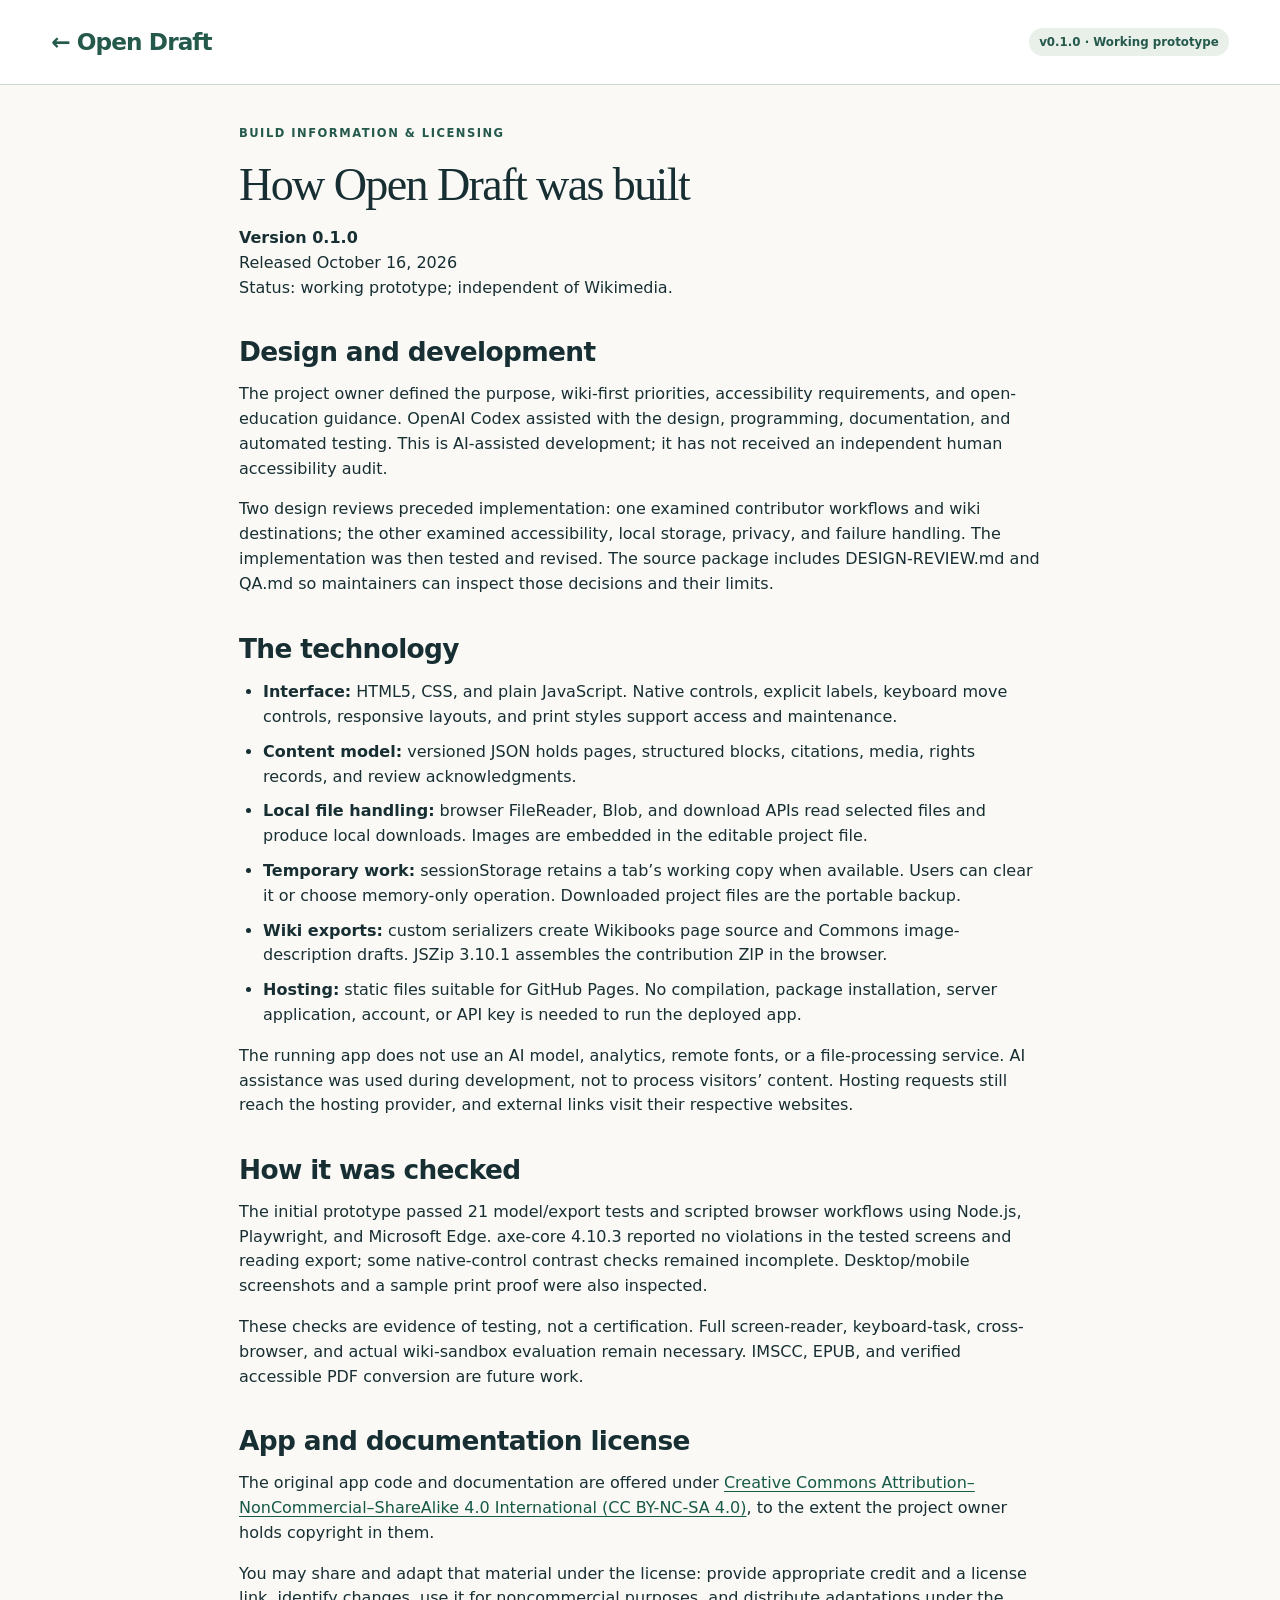
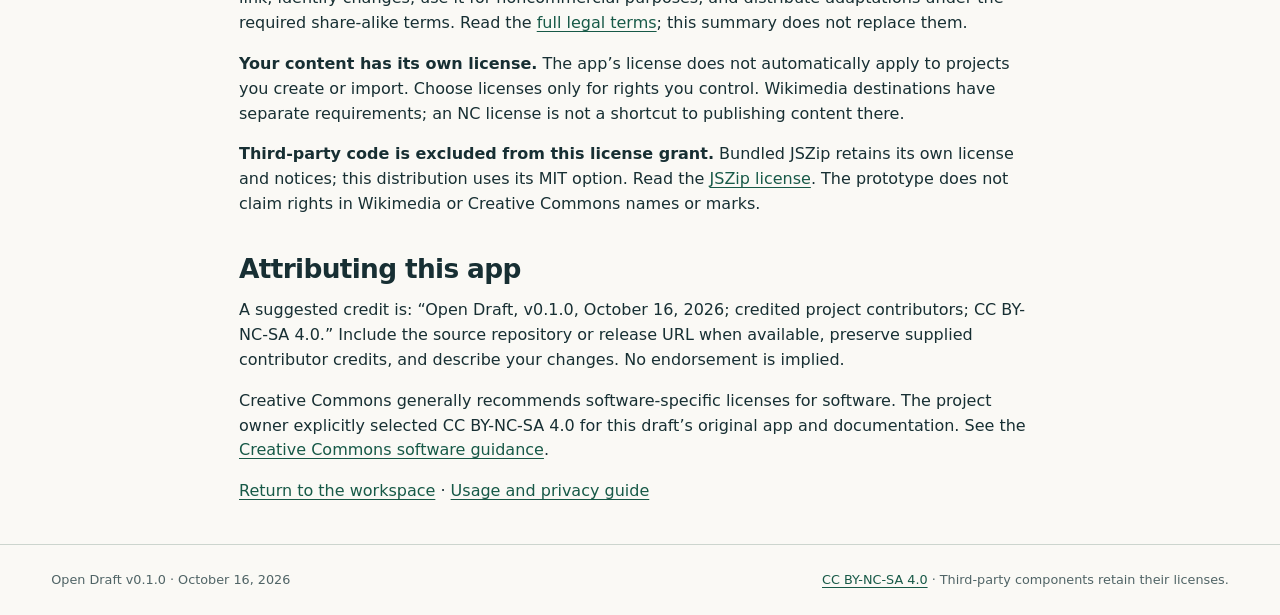
==== docs/about.html @ 1e6334c0 "Upload" ====
<!doctype html>
<html lang="en">
<head><meta charset="utf-8"><meta name="viewport" content="width=device-width,initial-scale=1"><meta name="description" content="How Open Draft was built, its version, release date, and licensing."><title>How Open Draft was built · v0.1.0</title><link rel="stylesheet" href="styles.css"><link rel="license" href="https://creativecommons.org/licenses/by-nc-sa/4.0/"></head>
<body>
<a class="skip" href="#about">Skip to build information</a>
<header class="masthead"><a class="brand" href="./">← Open Draft</a><span class="badge">v0.1.0 · Working prototype</span></header>
<main class="guide" id="about">
<p class="eyebrow">BUILD INFORMATION &amp; LICENSING</p>
<h1>How Open Draft was built</h1>
<p><strong>Version 0.1.0</strong><br>Released <time datetime="2026-10-16">October 16, 2026</time><br>Status: working prototype; independent of Wikimedia.</p>
<h2>Design and development</h2>
<p>The project owner defined the purpose, wiki-first priorities, accessibility requirements, and open-education guidance. OpenAI Codex assisted with the design, programming, documentation, and automated testing. This is AI-assisted development; it has not received an independent human accessibility audit.</p>
<p>Two design reviews preceded implementation: one examined contributor workflows and wiki destinations; the other examined accessibility, local storage, privacy, and failure handling. The implementation was then tested and revised. The source package includes DESIGN-REVIEW.md and QA.md so maintainers can inspect those decisions and their limits.</p>
<h2>The technology</h2>
<ul>
<li><strong>Interface:</strong> HTML5, CSS, and plain JavaScript. Native controls, explicit labels, keyboard move controls, responsive layouts, and print styles support access and maintenance.</li>
<li><strong>Content model:</strong> versioned JSON holds pages, structured blocks, citations, media, rights records, and review acknowledgments.</li>
<li><strong>Local file handling:</strong> browser FileReader, Blob, and download APIs read selected files and produce local downloads. Images are embedded in the editable project file.</li>
<li><strong>Temporary work:</strong> sessionStorage retains a tab’s working copy when available. Users can clear it or choose memory-only operation. Downloaded project files are the portable backup.</li>
<li><strong>Wiki exports:</strong> custom serializers create Wikibooks page source and Commons image-description drafts. JSZip 3.10.1 assembles the contribution ZIP in the browser.</li>
<li><strong>Hosting:</strong> static files suitable for GitHub Pages. No compilation, package installation, server application, account, or API key is needed to run the deployed app.</li>
</ul>
<p>The running app does not use an AI model, analytics, remote fonts, or a file-processing service. AI assistance was used during development, not to process visitors’ content. Hosting requests still reach the hosting provider, and external links visit their respective websites.</p>
<h2>How it was checked</h2>
<p>The initial prototype passed 21 model/export tests and scripted browser workflows using Node.js, Playwright, and Microsoft Edge. axe-core 4.10.3 reported no violations in the tested screens and reading export; some native-control contrast checks remained incomplete. Desktop/mobile screenshots and a sample print proof were also inspected.</p>
<p>These checks are evidence of testing, not a certification. Full screen-reader, keyboard-task, cross-browser, and actual wiki-sandbox evaluation remain necessary. IMSCC, EPUB, and verified accessible PDF conversion are future work.</p>
<h2>App and documentation license</h2>
<p>The original app code and documentation are offered under <a rel="license" href="https://creativecommons.org/licenses/by-nc-sa/4.0/">Creative Commons Attribution–NonCommercial–ShareAlike 4.0 International (CC BY-NC-SA 4.0)</a>, to the extent the project owner holds copyright in them.</p>
<p>You may share and adapt that material under the license: provide appropriate credit and a license link, identify changes, use it for noncommercial purposes, and distribute adaptations under the required share-alike terms. Read the <a href="https://creativecommons.org/licenses/by-nc-sa/4.0/legalcode.en">full legal terms</a>; this summary does not replace them.</p>
<p><strong>Your content has its own license.</strong> The app’s license does not automatically apply to projects you create or import. Choose licenses only for rights you control. Wikimedia destinations have separate requirements; an NC license is not a shortcut to publishing content there.</p>
<p><strong>Third-party code is excluded from this license grant.</strong> Bundled JSZip retains its own license and notices; this distribution uses its MIT option. Read the <a href="vendor/JSZIP-LICENSE.md">JSZip license</a>. The prototype does not claim rights in Wikimedia or Creative Commons names or marks.</p>
<h2>Attributing this app</h2>
<p>A suggested credit is: “Open Draft, v0.1.0, October 16, 2026; credited project contributors; CC BY-NC-SA 4.0.” Include the source repository or release URL when available, preserve supplied contributor credits, and describe your changes. No endorsement is implied.</p>
<p>Creative Commons generally recommends software-specific licenses for software. The project owner explicitly selected CC BY-NC-SA 4.0 for this draft’s original app and documentation. See the <a href="https://creativecommons.org/faq/#can-i-apply-a-creative-commons-license-to-software">Creative Commons software guidance</a>.</p>
<p><a href="./">Return to the workspace</a> · <a href="guide.html">Usage and privacy guide</a></p>
</main>
<footer><p>Open Draft v0.1.0 · <time datetime="2026-10-16">October 16, 2026</time></p><p><a rel="license" href="https://creativecommons.org/licenses/by-nc-sa/4.0/">CC BY-NC-SA 4.0</a> · Third-party components retain their licenses.</p></footer>
</body></html>
---- docs/styles.css ----
:root{--ink:#172f33;--muted:#506466;--green:#24594c;--pale:#e8f0e9;--paper:#faf9f5;--line:#ccd5ce;--white:#fff;--rust:#8c3e28;--focus:#124fc6;--radius:14px;font-family:system-ui,-apple-system,BlinkMacSystemFont,"Segoe UI",sans-serif;color:var(--ink);background:var(--paper);font-size:16px;line-height:1.55}
*{box-sizing:border-box}body{margin:0}a{color:#175947;text-underline-offset:3px}a:hover{text-decoration-thickness:2px}button,input,textarea,select{font:inherit}button,.file-button{min-height:44px;border:1px solid #6c8277;border-radius:8px;padding:9px 15px;background:#fff;color:var(--ink);font-weight:600;cursor:pointer;text-align:center}button:hover,.file-button:hover{background:#e8f0e9}button:disabled{opacity:.55;cursor:not-allowed}button.primary{background:var(--green);border-color:var(--green);color:white}button.primary:hover{background:#163e34}button.danger{color:#85291e;border-color:#b96556}button.text-button{border:0;background:transparent;text-decoration:underline;padding-left:0;text-align:left}button.small-button{font-size:.85rem;padding:5px 10px}input:not([type=checkbox]):not([type=file]),textarea,select{display:block;width:100%;border:1px solid #80938a;border-radius:7px;padding:11px 12px;color:var(--ink);background:#fff;min-height:46px}textarea{resize:vertical;min-height:115px}input[type=checkbox]{width:20px;height:20px;accent-color:var(--green);flex-shrink:0}input[type=file]{max-width:100%;font-size:.85rem}input::file-selector-button{min-height:44px;border:1px solid #80938a;border-radius:6px;background:white;color:var(--ink);margin:6px 8px 0 0;padding:6px}label{display:block;font-weight:650;margin:0 0 6px}.check{display:flex;gap:9px;align-items:flex-start;font-size:.94rem;font-weight:500;margin:12px 0}.check input{margin-top:3px}small,.small,.hint{font-size:.86rem;color:var(--muted)}.hint{margin:6px 0 0}.field{margin:0 0 20px;min-width:0}.fields{display:grid;grid-template-columns:1fr 1fr;gap:0 24px}.span-all{grid-column:1/-1}:focus-visible{outline:3px solid var(--focus);outline-offset:3px}h1,h2,h3,h4{line-height:1.2}h1{font-family:Georgia,serif;font-size:clamp(2.1rem,3.6vw,3.25rem);font-weight:500;margin:8px 0 14px;letter-spacing:-.035em}h2{font-size:1.65rem;letter-spacing:-.025em;margin:0 0 14px}h3{font-size:1.1rem;margin:0 0 12px}p{margin:0 0 16px}ul,ol{padding-left:24px}li{margin-bottom:7px}.eyebrow{font-size:.72rem;font-weight:750;letter-spacing:.13em;color:var(--green);margin-bottom:14px}.masthead{display:flex;align-items:center;justify-content:space-between;gap:20px;padding:24px 4vw;border-bottom:1px solid var(--line);background:var(--white)}.brand{display:flex;align-items:center;gap:12px;text-decoration:none;color:var(--green);font-size:1.45rem;font-weight:750;letter-spacing:-.04em}.brand-sub{display:block;font-size:.73rem;font-weight:500;letter-spacing:0;color:var(--muted)}.header-actions{display:flex;align-items:center;gap:20px}.badge,.pill{display:inline-block;font-size:.74rem;font-weight:650;border-radius:30px;padding:5px 10px;background:var(--pale);color:var(--green)}.intro{display:flex;justify-content:space-between;align-items:center;gap:32px;padding:38px 4vw 34px;max-width:1600px;margin:auto}.intro>div>p:last-child{margin-bottom:0;color:var(--muted)}.local-note{position:relative;padding:16px 20px 16px 49px;border-left:1px solid var(--line);font-size:.85rem;min-width:260px}.local-note>span{position:absolute;left:20px;top:11px;font-size:1.5rem}.local-note p{margin:6px 0 0}.layout{display:grid;grid-template-columns:255px minmax(0,1fr);gap:38px;padding:0 4vw 60px;max-width:1600px;margin:auto}.sidebar{padding-top:12px}.steps{padding:0;list-style:none;margin:0 0 30px}.steps li{margin:0 0 7px}.steps button{display:flex;align-items:center;text-align:left;gap:12px;width:100%;border:1px solid transparent;background:transparent;font-size:.9rem;padding:12px 10px}.steps button span{font-size:.75rem;font-variant-numeric:tabular-nums;color:var(--muted)}.steps button[aria-current]{background:var(--green);color:white}.steps button[aria-current] span{color:white}.sidebar-card{border:1px solid var(--line);border-radius:var(--radius);padding:18px;background:#f0f3ed}.sidebar-card h2{font-size:.95rem}.sidebar-card p{font-size:.81rem;margin-bottom:10px}.file-actions{display:grid;gap:9px;margin-top:20px}.file-actions label{margin:0}.file-actions p{margin:0}.file-actions button{font-size:.85rem}main{min-width:0}.panel{background:white;border:1px solid var(--line);border-radius:var(--radius);padding:30px;margin-bottom:22px}.panel-heading{display:flex;justify-content:space-between;align-items:flex-start;gap:15px;margin-bottom:26px}.panel-heading p{color:var(--muted);max-width:62ch;margin-bottom:0}.section-label{color:var(--muted);font-size:.8rem;margin-bottom:8px}.callout{padding:18px 20px;background:var(--pale);border-left:3px solid var(--green);border-radius:0 8px 8px 0;margin:20px 0}.callout p:last-child{margin:0}.callout.warning{background:#fbf1e6;border-color:var(--rust)}.actions{display:flex;flex-wrap:wrap;gap:10px;align-items:center}.section-end{display:flex;justify-content:space-between;gap:15px;align-items:center;margin-top:26px;border-top:1px solid var(--line);padding-top:22px}.section-end p{margin:0}.block,.record{border:1px solid var(--line);border-radius:10px;padding:20px;margin:16px 0;background:#fff}.block-head{display:flex;justify-content:space-between;gap:12px;align-items:center;margin-bottom:16px}.block-head strong{font-size:.8rem;color:var(--muted)}.block-head .actions{gap:5px}.block .field:last-child,.record .field:last-child{margin-bottom:0}.page-tools{display:grid;grid-template-columns:minmax(150px,1fr) auto;gap:14px;align-items:end}.page-tools .field{margin:0}.page-order{margin-top:14px}.empty{text-align:center;padding:35px 20px;border:1px dashed #6c8277;border-radius:12px;color:var(--muted)}.empty strong{display:block;color:var(--ink);font-size:1.2rem;margin-bottom:10px}.image-thumb{display:block;max-width:100%;max-height:230px;border-radius:8px;margin:12px 0}.review-grid{display:grid;grid-template-columns:1fr 1fr;gap:20px}.review-grid .panel{margin-bottom:0}.issue-list{padding:0;list-style:none}.issue-list li{border-bottom:1px solid var(--line);padding:12px 0;margin:0}.issue-list li strong{display:block}.issue-list button{margin-top:8px}.metric{font-size:2.6rem;font-family:Georgia,serif;line-height:1}.reader{font-family:Georgia,serif;font-size:1.08rem;line-height:1.8;max-width:72ch;margin:20px auto;overflow-wrap:anywhere}.reader h2,.reader h3{font-family:system-ui,sans-serif;line-height:1.3;margin-top:1.6em}.reader h2{font-size:1.5rem}.reader h3{font-size:1.2rem}.reader img{max-width:100%;height:auto}.reader figure{margin:24px 0}.reader figcaption{font-family:system-ui,sans-serif;font-size:.85rem;line-height:1.5;color:var(--muted)}.reader .credits{font-family:system-ui,sans-serif;font-size:.85rem}.reader blockquote{border-left:3px solid var(--line);padding-left:20px;margin-left:0}.code{font-family:ui-monospace,Consolas,monospace;font-size:.86rem;min-height:280px;white-space:pre-wrap}.export-card{border:1px solid var(--line);border-radius:12px;padding:22px;margin:15px 0}.export-card p{color:var(--muted)}details{border-top:1px solid var(--line);padding:16px 0}summary{font-weight:650;cursor:pointer;min-height:44px;padding:8px 0}details p{margin-top:10px}#notice:not(:empty),#error:not(:empty){border-radius:8px;padding:14px 18px;margin-bottom:16px;overflow-wrap:anywhere}#notice:not(:empty){background:var(--pale)}#error:not(:empty){background:#fff0eb;border:1px solid #a94a31;color:#762d1c}footer{border-top:1px solid var(--line);padding:25px 4vw;color:var(--muted);font-size:.8rem;display:flex;justify-content:space-between;gap:25px}footer p{margin:0;max-width:60ch}.skip{position:absolute;left:12px;top:-100px;padding:12px;background:white;z-index:10}.skip:focus{top:12px}dialog{border:1px solid var(--line);border-radius:14px;padding:30px;max-width:500px;width:calc(100% - 32px);color:var(--ink)}dialog::backdrop{background:#172f3380}.noscript{padding:30px}.guide{max-width:850px;margin:40px auto;padding:0 24px}.guide h2{margin-top:36px}.guide code{overflow-wrap:anywhere}.guide li{margin-bottom:10px}
@media(max-width:1000px){.layout{grid-template-columns:220px minmax(0,1fr);gap:22px}.local-note{display:none}.header-actions .badge{display:none}.panel{padding:24px}.fields,.review-grid{grid-template-columns:1fr}}
@media(max-width:700px){.masthead{align-items:flex-start;padding:20px;flex-direction:column}.header-actions{width:100%}.header-actions button{width:100%}.intro{padding:26px 20px}.layout{display:block;padding:0 20px 35px}.sidebar{margin-bottom:25px}.steps{display:grid;grid-template-columns:1fr 1fr;gap:5px;margin-bottom:16px}.steps button{height:100%;padding:9px}.sidebar-card{padding:14px}.file-actions{grid-template-columns:1fr 1fr}.file-actions input,.file-actions p{grid-column:1/-1}.file-actions label{grid-column:1/-1}.panel{padding:20px}.page-tools{grid-template-columns:1fr}.block-head,.panel-heading,.section-end{flex-wrap:wrap}.block{padding:14px}.actions button{flex-grow:1}.intro h1{font-size:2.4rem}footer{display:block;padding:20px}footer p+p{margin-top:12px}.brand-sub{font-size:.72rem}}
@media(prefers-reduced-motion:reduce){*{scroll-behavior:auto!important;animation:none!important;transition:none!important}}
@media(forced-colors:active){button[aria-current]{border:3px solid Highlight}.badge,.callout{border:1px solid CanvasText}}
@media print{.masthead,.intro,.sidebar,footer,.skip,.no-print,#notice,#error{display:none!important}.layout{display:block;padding:0}.panel{border:0;padding:0}.panel-heading{display:none}.reader{max-width:none;font-size:11pt;color:#000}.reader img{max-height:7in;object-fit:contain}.reader a[href^="http"]::after{content:" (" attr(href) ")";font-size:9pt;overflow-wrap:anywhere}body{background:white}h2,h3,figcaption{break-after:avoid}figure,li{break-inside:avoid}}
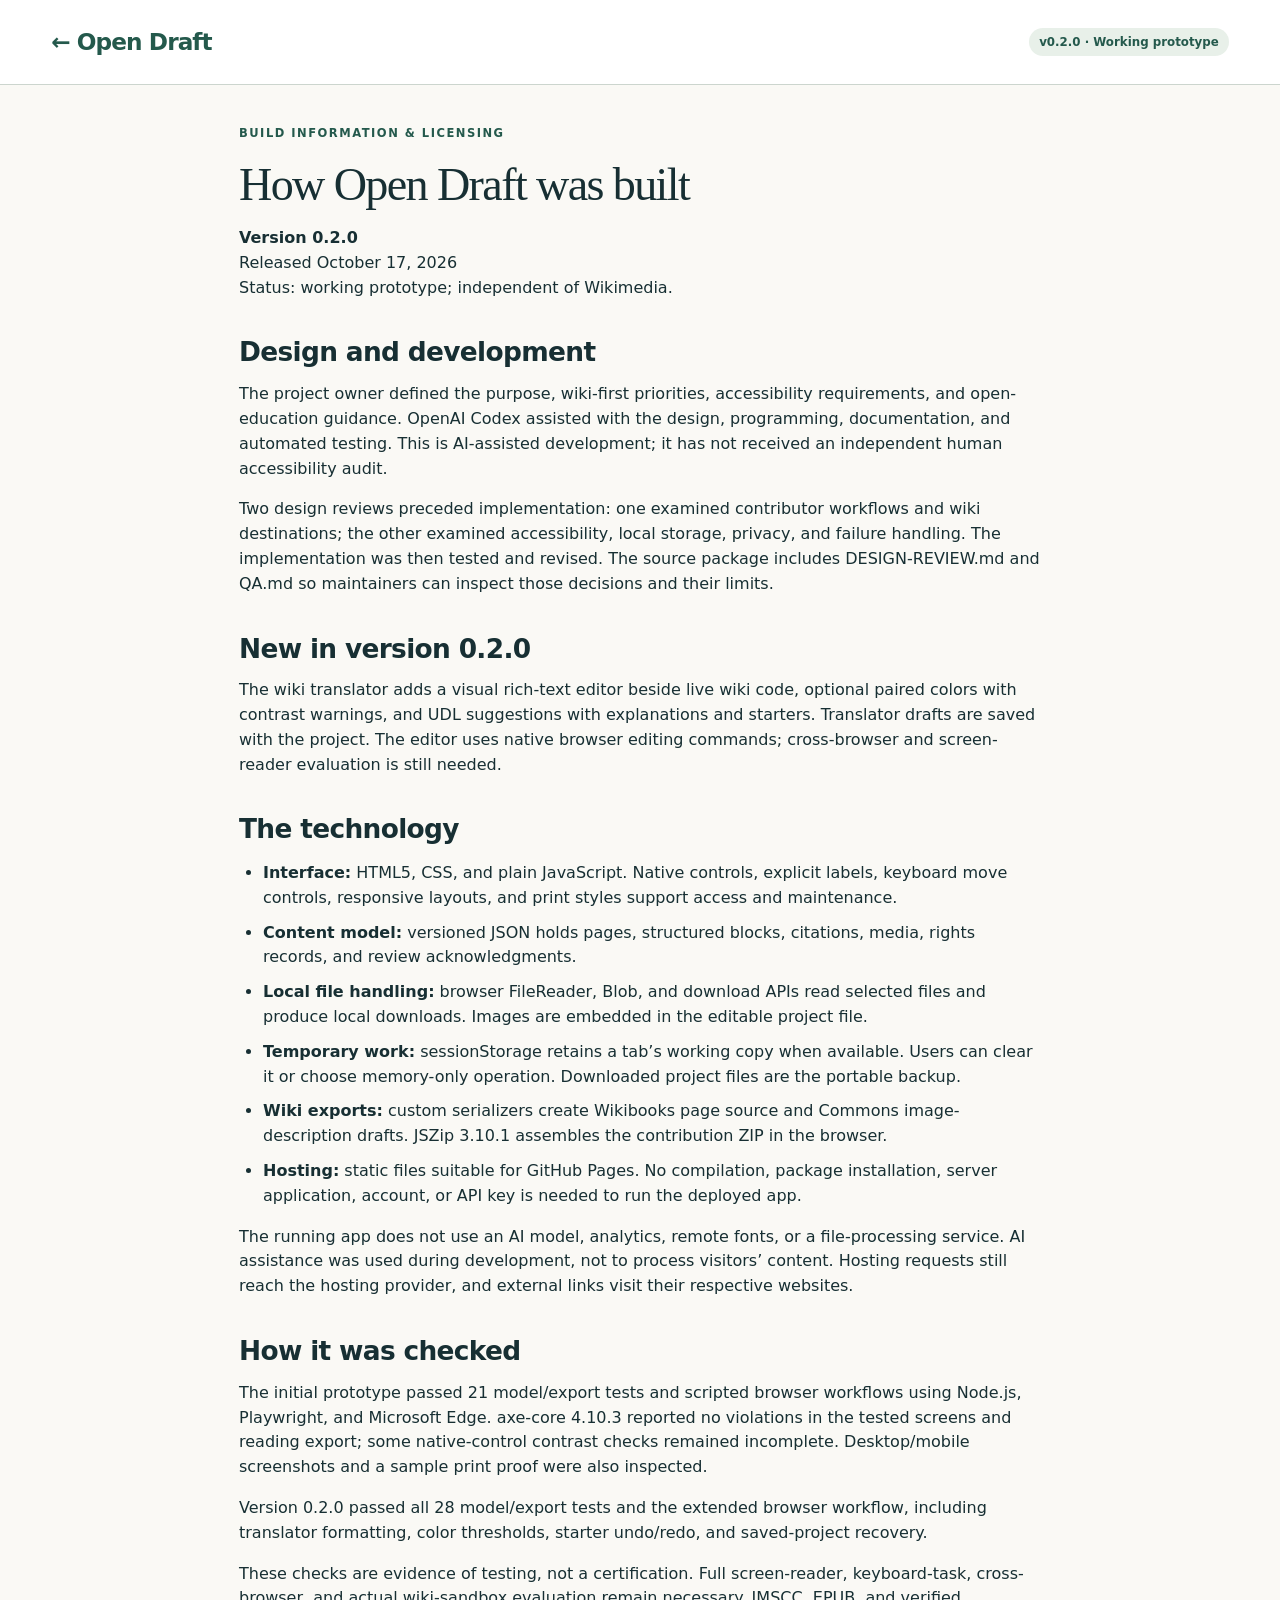
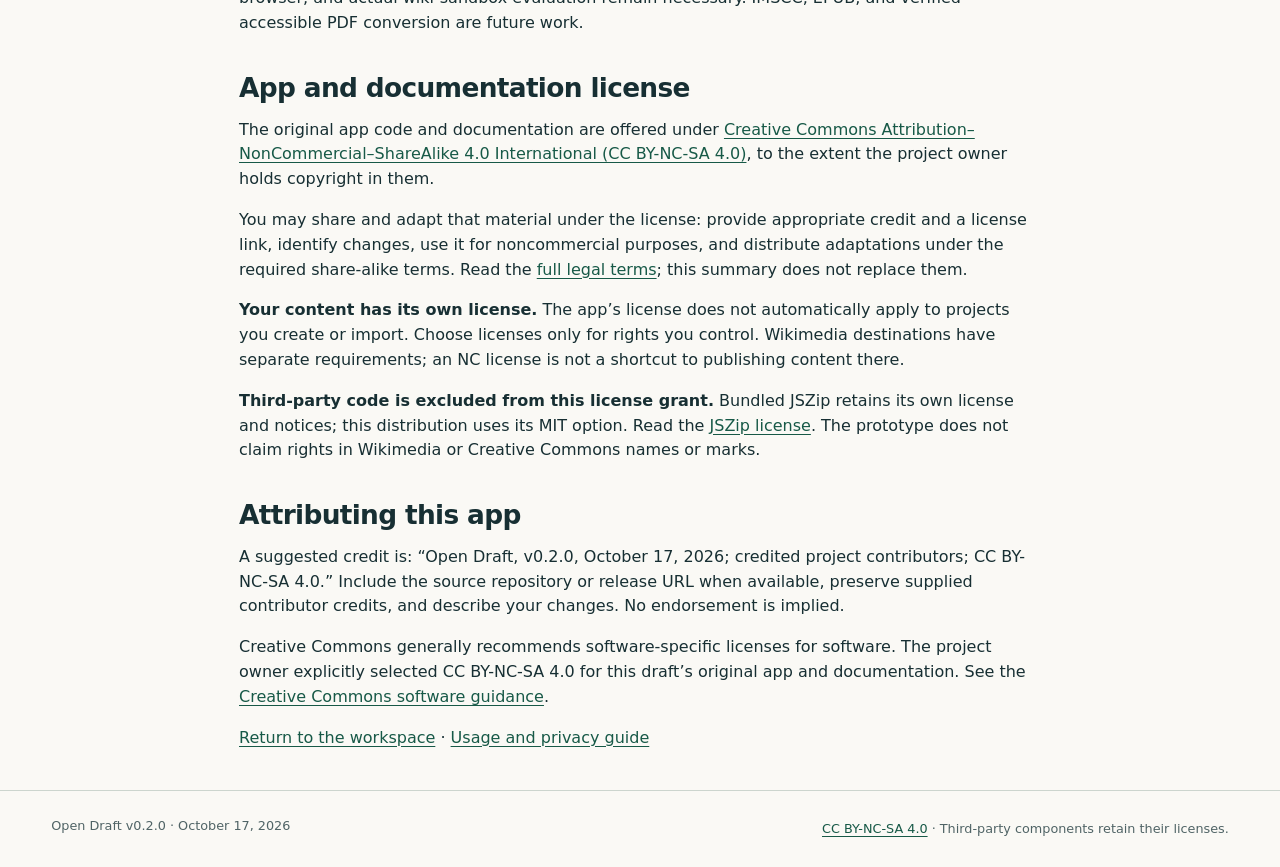
==== commit fd53ed2e: "v0.2.0" ====
--- a/docs/about.html
+++ b/docs/about.html
@@ -1,17 +1,17 @@
 <!doctype html>
 <html lang="en">
-<head><meta charset="utf-8"><meta name="viewport" content="width=device-width,initial-scale=1"><meta name="description" content="How Open Draft was built, its version, release date, and licensing."><title>How Open Draft was built · v0.1.0</title><link rel="stylesheet" href="styles.css"><link rel="license" href="https://creativecommons.org/licenses/by-nc-sa/4.0/"></head>
+<head><meta charset="utf-8"><meta name="viewport" content="width=device-width,initial-scale=1"><meta name="description" content="How Open Draft was built, its version, release date, and licensing."><title>How Open Draft was built · v0.2.0</title><link rel="stylesheet" href="styles.css"><link rel="license" href="https://creativecommons.org/licenses/by-nc-sa/4.0/"></head>
 <body>
 <a class="skip" href="#about">Skip to build information</a>
-<header class="masthead"><a class="brand" href="./">← Open Draft</a><span class="badge">v0.1.0 · Working prototype</span></header>
+<header class="masthead"><a class="brand" href="./">← Open Draft</a><span class="badge">v0.2.0 · Working prototype</span></header>
 <main class="guide" id="about">
 <p class="eyebrow">BUILD INFORMATION &amp; LICENSING</p>
 <h1>How Open Draft was built</h1>
-<p><strong>Version 0.1.0</strong><br>Released <time datetime="2026-10-16">October 16, 2026</time><br>Status: working prototype; independent of Wikimedia.</p>
+<p><strong>Version 0.2.0</strong><br>Released <time datetime="2026-10-17">October 17, 2026</time><br>Status: working prototype; independent of Wikimedia.</p>
 <h2>Design and development</h2>
 <p>The project owner defined the purpose, wiki-first priorities, accessibility requirements, and open-education guidance. OpenAI Codex assisted with the design, programming, documentation, and automated testing. This is AI-assisted development; it has not received an independent human accessibility audit.</p>
 <p>Two design reviews preceded implementation: one examined contributor workflows and wiki destinations; the other examined accessibility, local storage, privacy, and failure handling. The implementation was then tested and revised. The source package includes DESIGN-REVIEW.md and QA.md so maintainers can inspect those decisions and their limits.</p>
-<h2>The technology</h2>
+<h2>New in version 0.2.0</h2><p>The wiki translator adds a visual rich-text editor beside live wiki code, optional paired colors with contrast warnings, and UDL suggestions with explanations and starters. Translator drafts are saved with the project. The editor uses native browser editing commands; cross-browser and screen-reader evaluation is still needed.</p><h2>The technology</h2>
 <ul>
 <li><strong>Interface:</strong> HTML5, CSS, and plain JavaScript. Native controls, explicit labels, keyboard move controls, responsive layouts, and print styles support access and maintenance.</li>
 <li><strong>Content model:</strong> versioned JSON holds pages, structured blocks, citations, media, rights records, and review acknowledgments.</li>
@@ -23,16 +23,16 @@
 <p>The running app does not use an AI model, analytics, remote fonts, or a file-processing service. AI assistance was used during development, not to process visitors’ content. Hosting requests still reach the hosting provider, and external links visit their respective websites.</p>
 <h2>How it was checked</h2>
 <p>The initial prototype passed 21 model/export tests and scripted browser workflows using Node.js, Playwright, and Microsoft Edge. axe-core 4.10.3 reported no violations in the tested screens and reading export; some native-control contrast checks remained incomplete. Desktop/mobile screenshots and a sample print proof were also inspected.</p>
-<p>These checks are evidence of testing, not a certification. Full screen-reader, keyboard-task, cross-browser, and actual wiki-sandbox evaluation remain necessary. IMSCC, EPUB, and verified accessible PDF conversion are future work.</p>
+<p>Version 0.2.0 passed all 28 model/export tests and the extended browser workflow, including translator formatting, color thresholds, starter undo/redo, and saved-project recovery.</p><p>These checks are evidence of testing, not a certification. Full screen-reader, keyboard-task, cross-browser, and actual wiki-sandbox evaluation remain necessary. IMSCC, EPUB, and verified accessible PDF conversion are future work.</p>
 <h2>App and documentation license</h2>
 <p>The original app code and documentation are offered under <a rel="license" href="https://creativecommons.org/licenses/by-nc-sa/4.0/">Creative Commons Attribution–NonCommercial–ShareAlike 4.0 International (CC BY-NC-SA 4.0)</a>, to the extent the project owner holds copyright in them.</p>
 <p>You may share and adapt that material under the license: provide appropriate credit and a license link, identify changes, use it for noncommercial purposes, and distribute adaptations under the required share-alike terms. Read the <a href="https://creativecommons.org/licenses/by-nc-sa/4.0/legalcode.en">full legal terms</a>; this summary does not replace them.</p>
 <p><strong>Your content has its own license.</strong> The app’s license does not automatically apply to projects you create or import. Choose licenses only for rights you control. Wikimedia destinations have separate requirements; an NC license is not a shortcut to publishing content there.</p>
 <p><strong>Third-party code is excluded from this license grant.</strong> Bundled JSZip retains its own license and notices; this distribution uses its MIT option. Read the <a href="vendor/JSZIP-LICENSE.md">JSZip license</a>. The prototype does not claim rights in Wikimedia or Creative Commons names or marks.</p>
 <h2>Attributing this app</h2>
-<p>A suggested credit is: “Open Draft, v0.1.0, October 16, 2026; credited project contributors; CC BY-NC-SA 4.0.” Include the source repository or release URL when available, preserve supplied contributor credits, and describe your changes. No endorsement is implied.</p>
+<p>A suggested credit is: “Open Draft, v0.2.0, October 17, 2026; credited project contributors; CC BY-NC-SA 4.0.” Include the source repository or release URL when available, preserve supplied contributor credits, and describe your changes. No endorsement is implied.</p>
 <p>Creative Commons generally recommends software-specific licenses for software. The project owner explicitly selected CC BY-NC-SA 4.0 for this draft’s original app and documentation. See the <a href="https://creativecommons.org/faq/#can-i-apply-a-creative-commons-license-to-software">Creative Commons software guidance</a>.</p>
 <p><a href="./">Return to the workspace</a> · <a href="guide.html">Usage and privacy guide</a></p>
 </main>
-<footer><p>Open Draft v0.1.0 · <time datetime="2026-10-16">October 16, 2026</time></p><p><a rel="license" href="https://creativecommons.org/licenses/by-nc-sa/4.0/">CC BY-NC-SA 4.0</a> · Third-party components retain their licenses.</p></footer>
+<footer><p>Open Draft v0.2.0 · <time datetime="2026-10-17">October 17, 2026</time></p><p><a rel="license" href="https://creativecommons.org/licenses/by-nc-sa/4.0/">CC BY-NC-SA 4.0</a> · Third-party components retain their licenses.</p></footer>
 </body></html>
--- a/docs/styles.css
+++ b/docs/styles.css
@@ -5,3 +5,8 @@
 @media(prefers-reduced-motion:reduce){*{scroll-behavior:auto!important;animation:none!important;transition:none!important}}
 @media(forced-colors:active){button[aria-current]{border:3px solid Highlight}.badge,.callout{border:1px solid CanvasText}}
 @media print{.masthead,.intro,.sidebar,footer,.skip,.no-print,#notice,#error{display:none!important}.layout{display:block;padding:0}.panel{border:0;padding:0}.panel-heading{display:none}.reader{max-width:none;font-size:11pt;color:#000}.reader img{max-height:7in;object-fit:contain}.reader a[href^="http"]::after{content:" (" attr(href) ")";font-size:9pt;overflow-wrap:anywhere}body{background:white}h2,h3,figcaption{break-after:avoid}figure,li{break-inside:avoid}}
+.translator-nav{display:flex;justify-content:space-between;width:100%;margin:0 0 18px;background:#e8f0e9;border-color:#24594c;text-align:left}.translator-nav[aria-current]{background:#24594c;color:#fff}.translator-split{display:grid;grid-template-columns:minmax(0,1fr) minmax(0,1fr);gap:24px;margin-top:25px}.translator-split>section{min-width:0}.rich-toolbar{display:flex;flex-wrap:wrap;gap:6px;padding:12px;background:#f0f3ed;border:1px solid var(--line);border-radius:8px 8px 0 0}.rich-toolbar button{font-size:.82rem;padding:7px 10px}.rich-toolbar button[aria-pressed=true]{background:var(--green);color:white}.block-format{background:#f0f3ed;padding:0 12px 12px;border:1px solid var(--line);border-top:0}.block-format label{font-size:.85rem}.rich-editor{padding:20px;min-height:360px;max-height:760px;overflow:auto;border:1px solid #6c8277;border-radius:0 0 8px 8px;overflow-wrap:anywhere;background:#fff;color:#172f33;line-height:1.7}.rich-editor p{margin:0 0 1em}.rich-editor h2{font-size:1.4rem;margin:1.1em 0 .7em}.rich-editor h3{font-size:1.15rem;margin:1em 0 .6em}.rich-editor a{color:inherit;text-decoration:underline}.rich-editor blockquote{border-left:3px solid currentColor;padding-left:15px;margin-left:0}.rich-code{min-height:540px;line-height:1.7;background:#f5f7f4!important;color:#172f33!important}.code-column>.actions{margin-top:14px}.color-fields{display:grid;grid-template-columns:1fr 1fr;gap:20px;max-width:640px}.color-entry{display:flex;gap:10px;align-items:center}.color-entry input[type=color]{width:55px;min-width:55px;height:46px;padding:3px}.color-entry input{min-width:0}.contrast-result{padding:15px 18px;margin:15px 0;background:#e8f0e9;border-left:4px solid #24594c;font-weight:600}.contrast-warning{background:#fff1e6;border-color:#8c3e28}.draft-tips{padding:20px;background:#f0f3ed;border-radius:10px;margin:20px 0 30px}.draft-tips ul{margin-bottom:0}.udl-grid{display:grid;grid-template-columns:repeat(3,minmax(0,1fr));gap:15px;margin:22px 0}.udl-grid article{padding:20px;border:1px solid var(--line);border-radius:10px}.udl-grid h4{font-size:1.1rem;margin:14px 0}.udl-grid p{font-size:.9rem}.udl-grid .eyebrow{font-size:.66rem}.sr-only{position:absolute!important;width:1px;height:1px;padding:0;overflow:hidden;clip:rect(0,0,0,0);white-space:nowrap;border:0}#rich-error:not(:empty){padding:15px;border:1px solid #a94a31;background:#fff0eb;color:#762d1c;border-radius:8px;margin:15px 0}.translator-panel input[aria-invalid=true]{border:2px solid #a94a31}
+footer a{display:inline-block;min-height:26px;padding:3px 0}
+@media(max-width:1150px){.translator-split{grid-template-columns:1fr}.rich-code{min-height:280px}.udl-grid{grid-template-columns:1fr}.rich-editor{min-height:260px}}
+@media(max-width:700px){.color-fields{grid-template-columns:1fr}.translator-split{gap:25px}.rich-toolbar button{flex-grow:1}.rich-editor{padding:14px}.udl-grid article{padding:16px}}
+@media(forced-colors:active){.rich-editor{color:CanvasText!important;background:Canvas!important}.contrast-result{border:2px solid CanvasText}.rich-toolbar button[aria-pressed=true]{border:3px solid Highlight}}
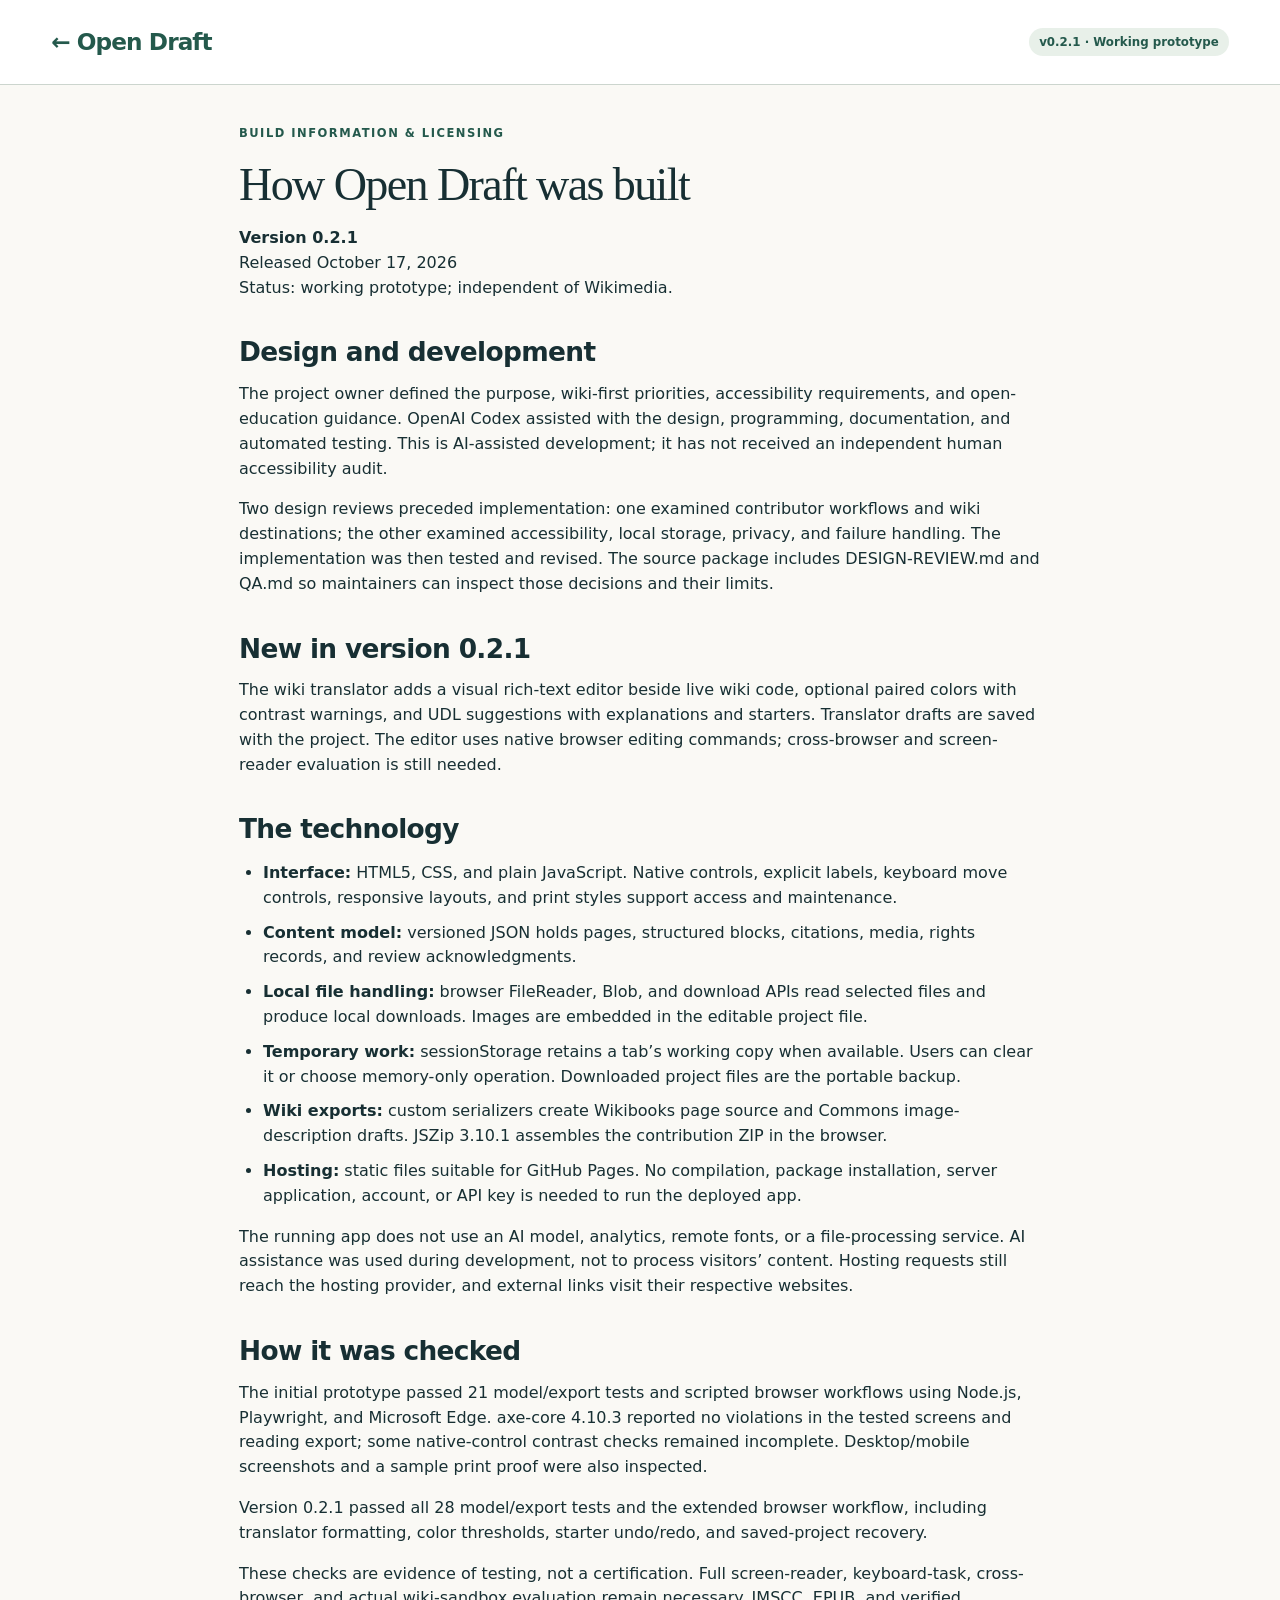
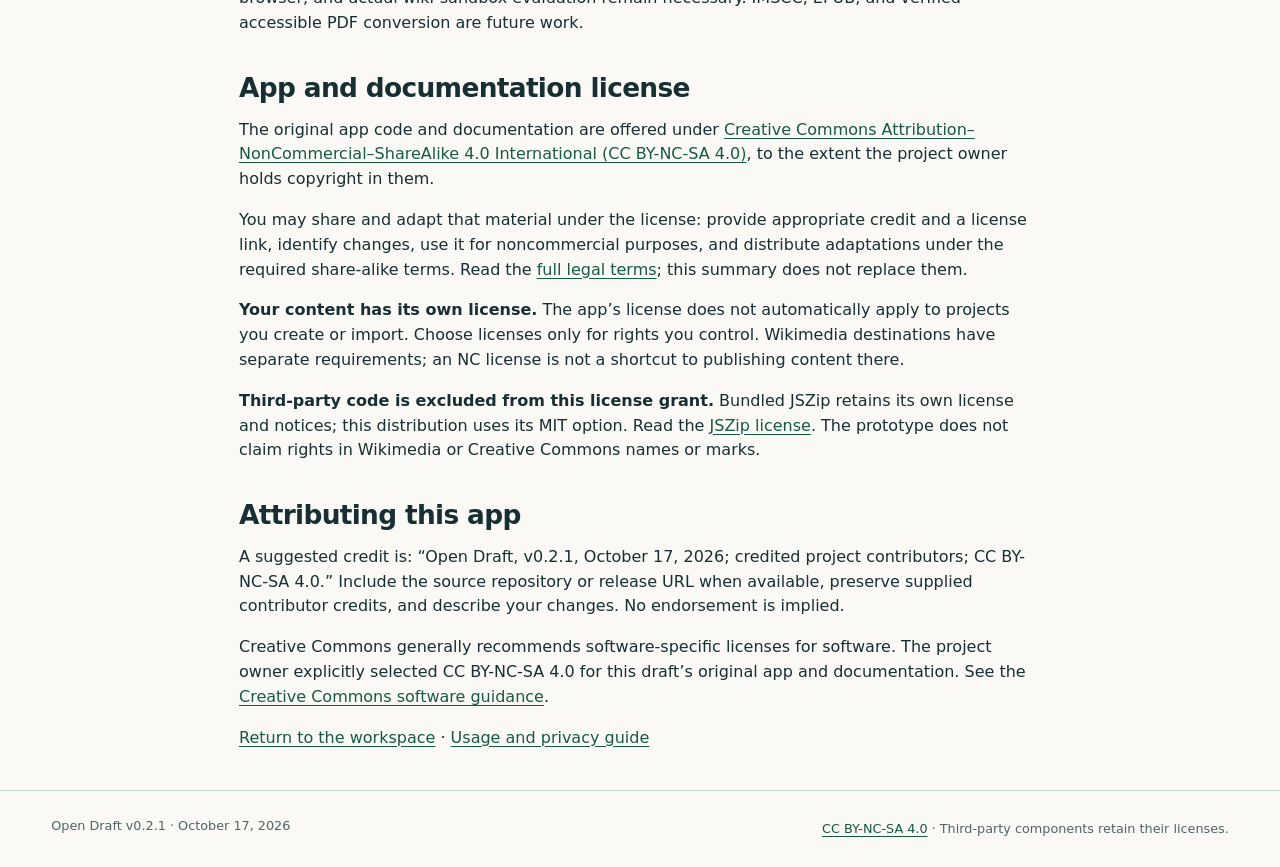
==== commit c7a433f4: "v0.2.1" ====
--- a/docs/about.html
+++ b/docs/about.html
@@ -1,17 +1,17 @@
 <!doctype html>
 <html lang="en">
-<head><meta charset="utf-8"><meta name="viewport" content="width=device-width,initial-scale=1"><meta name="description" content="How Open Draft was built, its version, release date, and licensing."><title>How Open Draft was built · v0.2.0</title><link rel="stylesheet" href="styles.css"><link rel="license" href="https://creativecommons.org/licenses/by-nc-sa/4.0/"></head>
+<head><meta charset="utf-8"><meta name="viewport" content="width=device-width,initial-scale=1"><meta name="description" content="How Open Draft was built, its version, release date, and licensing."><title>How Open Draft was built · v0.2.1</title><link rel="stylesheet" href="styles.css"><link rel="license" href="https://creativecommons.org/licenses/by-nc-sa/4.0/"></head>
 <body>
 <a class="skip" href="#about">Skip to build information</a>
-<header class="masthead"><a class="brand" href="./">← Open Draft</a><span class="badge">v0.2.0 · Working prototype</span></header>
+<header class="masthead"><a class="brand" href="./">← Open Draft</a><span class="badge">v0.2.1 · Working prototype</span></header>
 <main class="guide" id="about">
 <p class="eyebrow">BUILD INFORMATION &amp; LICENSING</p>
 <h1>How Open Draft was built</h1>
-<p><strong>Version 0.2.0</strong><br>Released <time datetime="2026-10-17">October 17, 2026</time><br>Status: working prototype; independent of Wikimedia.</p>
+<p><strong>Version 0.2.1</strong><br>Released <time datetime="2026-10-17">October 17, 2026</time><br>Status: working prototype; independent of Wikimedia.</p>
 <h2>Design and development</h2>
 <p>The project owner defined the purpose, wiki-first priorities, accessibility requirements, and open-education guidance. OpenAI Codex assisted with the design, programming, documentation, and automated testing. This is AI-assisted development; it has not received an independent human accessibility audit.</p>
 <p>Two design reviews preceded implementation: one examined contributor workflows and wiki destinations; the other examined accessibility, local storage, privacy, and failure handling. The implementation was then tested and revised. The source package includes DESIGN-REVIEW.md and QA.md so maintainers can inspect those decisions and their limits.</p>
-<h2>New in version 0.2.0</h2><p>The wiki translator adds a visual rich-text editor beside live wiki code, optional paired colors with contrast warnings, and UDL suggestions with explanations and starters. Translator drafts are saved with the project. The editor uses native browser editing commands; cross-browser and screen-reader evaluation is still needed.</p><h2>The technology</h2>
+<h2>New in version 0.2.1</h2><p>The wiki translator adds a visual rich-text editor beside live wiki code, optional paired colors with contrast warnings, and UDL suggestions with explanations and starters. Translator drafts are saved with the project. The editor uses native browser editing commands; cross-browser and screen-reader evaluation is still needed.</p><h2>The technology</h2>
 <ul>
 <li><strong>Interface:</strong> HTML5, CSS, and plain JavaScript. Native controls, explicit labels, keyboard move controls, responsive layouts, and print styles support access and maintenance.</li>
 <li><strong>Content model:</strong> versioned JSON holds pages, structured blocks, citations, media, rights records, and review acknowledgments.</li>
@@ -23,16 +23,16 @@
 <p>The running app does not use an AI model, analytics, remote fonts, or a file-processing service. AI assistance was used during development, not to process visitors’ content. Hosting requests still reach the hosting provider, and external links visit their respective websites.</p>
 <h2>How it was checked</h2>
 <p>The initial prototype passed 21 model/export tests and scripted browser workflows using Node.js, Playwright, and Microsoft Edge. axe-core 4.10.3 reported no violations in the tested screens and reading export; some native-control contrast checks remained incomplete. Desktop/mobile screenshots and a sample print proof were also inspected.</p>
-<p>Version 0.2.0 passed all 28 model/export tests and the extended browser workflow, including translator formatting, color thresholds, starter undo/redo, and saved-project recovery.</p><p>These checks are evidence of testing, not a certification. Full screen-reader, keyboard-task, cross-browser, and actual wiki-sandbox evaluation remain necessary. IMSCC, EPUB, and verified accessible PDF conversion are future work.</p>
+<p>Version 0.2.1 passed all 28 model/export tests and the extended browser workflow, including translator formatting, color thresholds, starter undo/redo, and saved-project recovery.</p><p>These checks are evidence of testing, not a certification. Full screen-reader, keyboard-task, cross-browser, and actual wiki-sandbox evaluation remain necessary. IMSCC, EPUB, and verified accessible PDF conversion are future work.</p>
 <h2>App and documentation license</h2>
 <p>The original app code and documentation are offered under <a rel="license" href="https://creativecommons.org/licenses/by-nc-sa/4.0/">Creative Commons Attribution–NonCommercial–ShareAlike 4.0 International (CC BY-NC-SA 4.0)</a>, to the extent the project owner holds copyright in them.</p>
 <p>You may share and adapt that material under the license: provide appropriate credit and a license link, identify changes, use it for noncommercial purposes, and distribute adaptations under the required share-alike terms. Read the <a href="https://creativecommons.org/licenses/by-nc-sa/4.0/legalcode.en">full legal terms</a>; this summary does not replace them.</p>
 <p><strong>Your content has its own license.</strong> The app’s license does not automatically apply to projects you create or import. Choose licenses only for rights you control. Wikimedia destinations have separate requirements; an NC license is not a shortcut to publishing content there.</p>
 <p><strong>Third-party code is excluded from this license grant.</strong> Bundled JSZip retains its own license and notices; this distribution uses its MIT option. Read the <a href="vendor/JSZIP-LICENSE.md">JSZip license</a>. The prototype does not claim rights in Wikimedia or Creative Commons names or marks.</p>
 <h2>Attributing this app</h2>
-<p>A suggested credit is: “Open Draft, v0.2.0, October 17, 2026; credited project contributors; CC BY-NC-SA 4.0.” Include the source repository or release URL when available, preserve supplied contributor credits, and describe your changes. No endorsement is implied.</p>
+<p>A suggested credit is: “Open Draft, v0.2.1, October 17, 2026; credited project contributors; CC BY-NC-SA 4.0.” Include the source repository or release URL when available, preserve supplied contributor credits, and describe your changes. No endorsement is implied.</p>
 <p>Creative Commons generally recommends software-specific licenses for software. The project owner explicitly selected CC BY-NC-SA 4.0 for this draft’s original app and documentation. See the <a href="https://creativecommons.org/faq/#can-i-apply-a-creative-commons-license-to-software">Creative Commons software guidance</a>.</p>
 <p><a href="./">Return to the workspace</a> · <a href="guide.html">Usage and privacy guide</a></p>
 </main>
-<footer><p>Open Draft v0.2.0 · <time datetime="2026-10-17">October 17, 2026</time></p><p><a rel="license" href="https://creativecommons.org/licenses/by-nc-sa/4.0/">CC BY-NC-SA 4.0</a> · Third-party components retain their licenses.</p></footer>
+<footer><p>Open Draft v0.2.1 · <time datetime="2026-10-17">October 17, 2026</time></p><p><a rel="license" href="https://creativecommons.org/licenses/by-nc-sa/4.0/">CC BY-NC-SA 4.0</a> · Third-party components retain their licenses.</p></footer>
 </body></html>
--- a/docs/styles.css
+++ b/docs/styles.css
@@ -1,5 +1,5 @@
 :root{--ink:#172f33;--muted:#506466;--green:#24594c;--pale:#e8f0e9;--paper:#faf9f5;--line:#ccd5ce;--white:#fff;--rust:#8c3e28;--focus:#124fc6;--radius:14px;font-family:system-ui,-apple-system,BlinkMacSystemFont,"Segoe UI",sans-serif;color:var(--ink);background:var(--paper);font-size:16px;line-height:1.55}
-*{box-sizing:border-box}body{margin:0}a{color:#175947;text-underline-offset:3px}a:hover{text-decoration-thickness:2px}button,input,textarea,select{font:inherit}button,.file-button{min-height:44px;border:1px solid #6c8277;border-radius:8px;padding:9px 15px;background:#fff;color:var(--ink);font-weight:600;cursor:pointer;text-align:center}button:hover,.file-button:hover{background:#e8f0e9}button:disabled{opacity:.55;cursor:not-allowed}button.primary{background:var(--green);border-color:var(--green);color:white}button.primary:hover{background:#163e34}button.danger{color:#85291e;border-color:#b96556}button.text-button{border:0;background:transparent;text-decoration:underline;padding-left:0;text-align:left}button.small-button{font-size:.85rem;padding:5px 10px}input:not([type=checkbox]):not([type=file]),textarea,select{display:block;width:100%;border:1px solid #80938a;border-radius:7px;padding:11px 12px;color:var(--ink);background:#fff;min-height:46px}textarea{resize:vertical;min-height:115px}input[type=checkbox]{width:20px;height:20px;accent-color:var(--green);flex-shrink:0}input[type=file]{max-width:100%;font-size:.85rem}input::file-selector-button{min-height:44px;border:1px solid #80938a;border-radius:6px;background:white;color:var(--ink);margin:6px 8px 0 0;padding:6px}label{display:block;font-weight:650;margin:0 0 6px}.check{display:flex;gap:9px;align-items:flex-start;font-size:.94rem;font-weight:500;margin:12px 0}.check input{margin-top:3px}small,.small,.hint{font-size:.86rem;color:var(--muted)}.hint{margin:6px 0 0}.field{margin:0 0 20px;min-width:0}.fields{display:grid;grid-template-columns:1fr 1fr;gap:0 24px}.span-all{grid-column:1/-1}:focus-visible{outline:3px solid var(--focus);outline-offset:3px}h1,h2,h3,h4{line-height:1.2}h1{font-family:Georgia,serif;font-size:clamp(2.1rem,3.6vw,3.25rem);font-weight:500;margin:8px 0 14px;letter-spacing:-.035em}h2{font-size:1.65rem;letter-spacing:-.025em;margin:0 0 14px}h3{font-size:1.1rem;margin:0 0 12px}p{margin:0 0 16px}ul,ol{padding-left:24px}li{margin-bottom:7px}.eyebrow{font-size:.72rem;font-weight:750;letter-spacing:.13em;color:var(--green);margin-bottom:14px}.masthead{display:flex;align-items:center;justify-content:space-between;gap:20px;padding:24px 4vw;border-bottom:1px solid var(--line);background:var(--white)}.brand{display:flex;align-items:center;gap:12px;text-decoration:none;color:var(--green);font-size:1.45rem;font-weight:750;letter-spacing:-.04em}.brand-sub{display:block;font-size:.73rem;font-weight:500;letter-spacing:0;color:var(--muted)}.header-actions{display:flex;align-items:center;gap:20px}.badge,.pill{display:inline-block;font-size:.74rem;font-weight:650;border-radius:30px;padding:5px 10px;background:var(--pale);color:var(--green)}.intro{display:flex;justify-content:space-between;align-items:center;gap:32px;padding:38px 4vw 34px;max-width:1600px;margin:auto}.intro>div>p:last-child{margin-bottom:0;color:var(--muted)}.local-note{position:relative;padding:16px 20px 16px 49px;border-left:1px solid var(--line);font-size:.85rem;min-width:260px}.local-note>span{position:absolute;left:20px;top:11px;font-size:1.5rem}.local-note p{margin:6px 0 0}.layout{display:grid;grid-template-columns:255px minmax(0,1fr);gap:38px;padding:0 4vw 60px;max-width:1600px;margin:auto}.sidebar{padding-top:12px}.steps{padding:0;list-style:none;margin:0 0 30px}.steps li{margin:0 0 7px}.steps button{display:flex;align-items:center;text-align:left;gap:12px;width:100%;border:1px solid transparent;background:transparent;font-size:.9rem;padding:12px 10px}.steps button span{font-size:.75rem;font-variant-numeric:tabular-nums;color:var(--muted)}.steps button[aria-current]{background:var(--green);color:white}.steps button[aria-current] span{color:white}.sidebar-card{border:1px solid var(--line);border-radius:var(--radius);padding:18px;background:#f0f3ed}.sidebar-card h2{font-size:.95rem}.sidebar-card p{font-size:.81rem;margin-bottom:10px}.file-actions{display:grid;gap:9px;margin-top:20px}.file-actions label{margin:0}.file-actions p{margin:0}.file-actions button{font-size:.85rem}main{min-width:0}.panel{background:white;border:1px solid var(--line);border-radius:var(--radius);padding:30px;margin-bottom:22px}.panel-heading{display:flex;justify-content:space-between;align-items:flex-start;gap:15px;margin-bottom:26px}.panel-heading p{color:var(--muted);max-width:62ch;margin-bottom:0}.section-label{color:var(--muted);font-size:.8rem;margin-bottom:8px}.callout{padding:18px 20px;background:var(--pale);border-left:3px solid var(--green);border-radius:0 8px 8px 0;margin:20px 0}.callout p:last-child{margin:0}.callout.warning{background:#fbf1e6;border-color:var(--rust)}.actions{display:flex;flex-wrap:wrap;gap:10px;align-items:center}.section-end{display:flex;justify-content:space-between;gap:15px;align-items:center;margin-top:26px;border-top:1px solid var(--line);padding-top:22px}.section-end p{margin:0}.block,.record{border:1px solid var(--line);border-radius:10px;padding:20px;margin:16px 0;background:#fff}.block-head{display:flex;justify-content:space-between;gap:12px;align-items:center;margin-bottom:16px}.block-head strong{font-size:.8rem;color:var(--muted)}.block-head .actions{gap:5px}.block .field:last-child,.record .field:last-child{margin-bottom:0}.page-tools{display:grid;grid-template-columns:minmax(150px,1fr) auto;gap:14px;align-items:end}.page-tools .field{margin:0}.page-order{margin-top:14px}.empty{text-align:center;padding:35px 20px;border:1px dashed #6c8277;border-radius:12px;color:var(--muted)}.empty strong{display:block;color:var(--ink);font-size:1.2rem;margin-bottom:10px}.image-thumb{display:block;max-width:100%;max-height:230px;border-radius:8px;margin:12px 0}.review-grid{display:grid;grid-template-columns:1fr 1fr;gap:20px}.review-grid .panel{margin-bottom:0}.issue-list{padding:0;list-style:none}.issue-list li{border-bottom:1px solid var(--line);padding:12px 0;margin:0}.issue-list li strong{display:block}.issue-list button{margin-top:8px}.metric{font-size:2.6rem;font-family:Georgia,serif;line-height:1}.reader{font-family:Georgia,serif;font-size:1.08rem;line-height:1.8;max-width:72ch;margin:20px auto;overflow-wrap:anywhere}.reader h2,.reader h3{font-family:system-ui,sans-serif;line-height:1.3;margin-top:1.6em}.reader h2{font-size:1.5rem}.reader h3{font-size:1.2rem}.reader img{max-width:100%;height:auto}.reader figure{margin:24px 0}.reader figcaption{font-family:system-ui,sans-serif;font-size:.85rem;line-height:1.5;color:var(--muted)}.reader .credits{font-family:system-ui,sans-serif;font-size:.85rem}.reader blockquote{border-left:3px solid var(--line);padding-left:20px;margin-left:0}.code{font-family:ui-monospace,Consolas,monospace;font-size:.86rem;min-height:280px;white-space:pre-wrap}.export-card{border:1px solid var(--line);border-radius:12px;padding:22px;margin:15px 0}.export-card p{color:var(--muted)}details{border-top:1px solid var(--line);padding:16px 0}summary{font-weight:650;cursor:pointer;min-height:44px;padding:8px 0}details p{margin-top:10px}#notice:not(:empty),#error:not(:empty){border-radius:8px;padding:14px 18px;margin-bottom:16px;overflow-wrap:anywhere}#notice:not(:empty){background:var(--pale)}#error:not(:empty){background:#fff0eb;border:1px solid #a94a31;color:#762d1c}footer{border-top:1px solid var(--line);padding:25px 4vw;color:var(--muted);font-size:.8rem;display:flex;justify-content:space-between;gap:25px}footer p{margin:0;max-width:60ch}.skip{position:absolute;left:12px;top:-100px;padding:12px;background:white;z-index:10}.skip:focus{top:12px}dialog{border:1px solid var(--line);border-radius:14px;padding:30px;max-width:500px;width:calc(100% - 32px);color:var(--ink)}dialog::backdrop{background:#172f3380}.noscript{padding:30px}.guide{max-width:850px;margin:40px auto;padding:0 24px}.guide h2{margin-top:36px}.guide code{overflow-wrap:anywhere}.guide li{margin-bottom:10px}
+*{box-sizing:border-box}body{margin:0}a{color:#175947;text-underline-offset:3px}a:hover{text-decoration-thickness:2px}button,input,textarea,select{font:inherit}button,.file-button{min-height:44px;border:1px solid #6c8277;border-radius:8px;padding:9px 15px;background:#fff;color:var(--ink);font-weight:600;cursor:pointer;text-align:center}button:hover,.file-button:hover{background:#e8f0e9}button:disabled{opacity:.55;cursor:not-allowed}button.primary{background:var(--green);border-color:var(--green);color:white}button.primary:hover{background:#163e34}button.danger{color:#85291e;border-color:#b96556}button.text-button{border:0;background:transparent;text-decoration:underline;padding-left:0;text-align:left}button.small-button{font-size:.85rem;padding:5px 10px}input:not([type=checkbox]):not([type=file]):not([type=radio]),textarea,select{display:block;width:100%;border:1px solid #80938a;border-radius:7px;padding:11px 12px;color:var(--ink);background:#fff;min-height:46px}textarea{resize:vertical;min-height:115px}input[type=checkbox]{width:20px;height:20px;accent-color:var(--green);flex-shrink:0}input[type=file]{max-width:100%;font-size:.85rem}input::file-selector-button{min-height:44px;border:1px solid #80938a;border-radius:6px;background:white;color:var(--ink);margin:6px 8px 0 0;padding:6px}label{display:block;font-weight:650;margin:0 0 6px}.check{display:flex;gap:9px;align-items:flex-start;font-size:.94rem;font-weight:500;margin:12px 0}.check input{margin-top:3px}small,.small,.hint{font-size:.86rem;color:var(--muted)}.hint{margin:6px 0 0}.field{margin:0 0 20px;min-width:0}.fields{display:grid;grid-template-columns:1fr 1fr;gap:0 24px}.span-all{grid-column:1/-1}:focus-visible{outline:3px solid var(--focus);outline-offset:3px}h1,h2,h3,h4{line-height:1.2}h1{font-family:Georgia,serif;font-size:clamp(2.1rem,3.6vw,3.25rem);font-weight:500;margin:8px 0 14px;letter-spacing:-.035em}h2{font-size:1.65rem;letter-spacing:-.025em;margin:0 0 14px}h3{font-size:1.1rem;margin:0 0 12px}p{margin:0 0 16px}ul,ol{padding-left:24px}li{margin-bottom:7px}.eyebrow{font-size:.72rem;font-weight:750;letter-spacing:.13em;color:var(--green);margin-bottom:14px}.masthead{display:flex;align-items:center;justify-content:space-between;gap:20px;padding:24px 4vw;border-bottom:1px solid var(--line);background:var(--white)}.brand{display:flex;align-items:center;gap:12px;text-decoration:none;color:var(--green);font-size:1.45rem;font-weight:750;letter-spacing:-.04em}.brand-sub{display:block;font-size:.73rem;font-weight:500;letter-spacing:0;color:var(--muted)}.header-actions{display:flex;align-items:center;gap:20px}.badge,.pill{display:inline-block;font-size:.74rem;font-weight:650;border-radius:30px;padding:5px 10px;background:var(--pale);color:var(--green)}.intro{display:flex;justify-content:space-between;align-items:center;gap:32px;padding:38px 4vw 34px;max-width:1600px;margin:auto}.intro>div>p:last-child{margin-bottom:0;color:var(--muted)}.local-note{position:relative;padding:16px 20px 16px 49px;border-left:1px solid var(--line);font-size:.85rem;min-width:260px}.local-note>span{position:absolute;left:20px;top:11px;font-size:1.5rem}.local-note p{margin:6px 0 0}.layout{display:grid;grid-template-columns:255px minmax(0,1fr);gap:38px;padding:0 4vw 60px;max-width:1600px;margin:auto}.sidebar{padding-top:12px}.steps{padding:0;list-style:none;margin:0 0 30px}.steps li{margin:0 0 7px}.steps button{display:flex;align-items:center;text-align:left;gap:12px;width:100%;border:1px solid transparent;background:transparent;font-size:.9rem;padding:12px 10px}.steps button span{font-size:.75rem;font-variant-numeric:tabular-nums;color:var(--muted)}.steps button[aria-current]{background:var(--green);color:white}.steps button[aria-current] span{color:white}.sidebar-card{border:1px solid var(--line);border-radius:var(--radius);padding:18px;background:#f0f3ed}.sidebar-card h2{font-size:.95rem}.sidebar-card p{font-size:.81rem;margin-bottom:10px}.file-actions{display:grid;gap:9px;margin-top:20px}.file-actions label{margin:0}.file-actions p{margin:0}.file-actions button{font-size:.85rem}main{min-width:0}.panel{background:white;border:1px solid var(--line);border-radius:var(--radius);padding:30px;margin-bottom:22px}.panel-heading{display:flex;justify-content:space-between;align-items:flex-start;gap:15px;margin-bottom:26px}.panel-heading p{color:var(--muted);max-width:62ch;margin-bottom:0}.section-label{color:var(--muted);font-size:.8rem;margin-bottom:8px}.callout{padding:18px 20px;background:var(--pale);border-left:3px solid var(--green);border-radius:0 8px 8px 0;margin:20px 0}.callout p:last-child{margin:0}.callout.warning{background:#fbf1e6;border-color:var(--rust)}.actions{display:flex;flex-wrap:wrap;gap:10px;align-items:center}.section-end{display:flex;justify-content:space-between;gap:15px;align-items:center;margin-top:26px;border-top:1px solid var(--line);padding-top:22px}.section-end p{margin:0}.block,.record{border:1px solid var(--line);border-radius:10px;padding:20px;margin:16px 0;background:#fff}.block-head{display:flex;justify-content:space-between;gap:12px;align-items:center;margin-bottom:16px}.block-head strong{font-size:.8rem;color:var(--muted)}.block-head .actions{gap:5px}.block .field:last-child,.record .field:last-child{margin-bottom:0}.page-tools{display:grid;grid-template-columns:minmax(150px,1fr) auto;gap:14px;align-items:end}.page-tools .field{margin:0}.page-order{margin-top:14px}.empty{text-align:center;padding:35px 20px;border:1px dashed #6c8277;border-radius:12px;color:var(--muted)}.empty strong{display:block;color:var(--ink);font-size:1.2rem;margin-bottom:10px}.image-thumb{display:block;max-width:100%;max-height:230px;border-radius:8px;margin:12px 0}.review-grid{display:grid;grid-template-columns:1fr 1fr;gap:20px}.review-grid .panel{margin-bottom:0}.issue-list{padding:0;list-style:none}.issue-list li{border-bottom:1px solid var(--line);padding:12px 0;margin:0}.issue-list li strong{display:block}.issue-list button{margin-top:8px}.metric{font-size:2.6rem;font-family:Georgia,serif;line-height:1}.reader{font-family:Georgia,serif;font-size:1.08rem;line-height:1.8;max-width:72ch;margin:20px auto;overflow-wrap:anywhere}.reader h2,.reader h3{font-family:system-ui,sans-serif;line-height:1.3;margin-top:1.6em}.reader h2{font-size:1.5rem}.reader h3{font-size:1.2rem}.reader img{max-width:100%;height:auto}.reader figure{margin:24px 0}.reader figcaption{font-family:system-ui,sans-serif;font-size:.85rem;line-height:1.5;color:var(--muted)}.reader .credits{font-family:system-ui,sans-serif;font-size:.85rem}.reader blockquote{border-left:3px solid var(--line);padding-left:20px;margin-left:0}.code{font-family:ui-monospace,Consolas,monospace;font-size:.86rem;min-height:280px;white-space:pre-wrap}.export-card{border:1px solid var(--line);border-radius:12px;padding:22px;margin:15px 0}.export-card p{color:var(--muted)}details{border-top:1px solid var(--line);padding:16px 0}summary{font-weight:650;cursor:pointer;min-height:44px;padding:8px 0}details p{margin-top:10px}#notice:not(:empty),#error:not(:empty){border-radius:8px;padding:14px 18px;margin-bottom:16px;overflow-wrap:anywhere}#notice:not(:empty){background:var(--pale)}#error:not(:empty){background:#fff0eb;border:1px solid #a94a31;color:#762d1c}footer{border-top:1px solid var(--line);padding:25px 4vw;color:var(--muted);font-size:.8rem;display:flex;justify-content:space-between;gap:25px}footer p{margin:0;max-width:60ch}.skip{position:absolute;left:12px;top:-100px;padding:12px;background:white;z-index:10}.skip:focus{top:12px}dialog{border:1px solid var(--line);border-radius:14px;padding:30px;max-width:500px;width:calc(100% - 32px);color:var(--ink)}dialog::backdrop{background:#172f3380}.noscript{padding:30px}.guide{max-width:850px;margin:40px auto;padding:0 24px}.guide h2{margin-top:36px}.guide code{overflow-wrap:anywhere}.guide li{margin-bottom:10px}
 @media(max-width:1000px){.layout{grid-template-columns:220px minmax(0,1fr);gap:22px}.local-note{display:none}.header-actions .badge{display:none}.panel{padding:24px}.fields,.review-grid{grid-template-columns:1fr}}
 @media(max-width:700px){.masthead{align-items:flex-start;padding:20px;flex-direction:column}.header-actions{width:100%}.header-actions button{width:100%}.intro{padding:26px 20px}.layout{display:block;padding:0 20px 35px}.sidebar{margin-bottom:25px}.steps{display:grid;grid-template-columns:1fr 1fr;gap:5px;margin-bottom:16px}.steps button{height:100%;padding:9px}.sidebar-card{padding:14px}.file-actions{grid-template-columns:1fr 1fr}.file-actions input,.file-actions p{grid-column:1/-1}.file-actions label{grid-column:1/-1}.panel{padding:20px}.page-tools{grid-template-columns:1fr}.block-head,.panel-heading,.section-end{flex-wrap:wrap}.block{padding:14px}.actions button{flex-grow:1}.intro h1{font-size:2.4rem}footer{display:block;padding:20px}footer p+p{margin-top:12px}.brand-sub{font-size:.72rem}}
 @media(prefers-reduced-motion:reduce){*{scroll-behavior:auto!important;animation:none!important;transition:none!important}}
@@ -10,3 +10,8 @@
 @media(max-width:1150px){.translator-split{grid-template-columns:1fr}.rich-code{min-height:280px}.udl-grid{grid-template-columns:1fr}.rich-editor{min-height:260px}}
 @media(max-width:700px){.color-fields{grid-template-columns:1fr}.translator-split{gap:25px}.rich-toolbar button{flex-grow:1}.rich-editor{padding:14px}.udl-grid article{padding:16px}}
 @media(forced-colors:active){.rich-editor{color:CanvasText!important;background:Canvas!important}.contrast-result{border:2px solid CanvasText}.rich-toolbar button[aria-pressed=true]{border:3px solid Highlight}}
+
+/* Native radio controls retain keyboard semantics; the whole card is a touch target. */
+.license-picker{min-width:0;border:0;padding:0;margin:8px 0 28px}.license-picker legend{font-size:1.15rem;font-weight:750;margin-bottom:10px}.license-intro{color:var(--muted);max-width:75ch}.license-grid{display:grid;grid-template-columns:repeat(2,minmax(0,1fr));gap:12px;margin:18px 0}.license-choice{position:relative;min-width:0}.license-choice input[type=radio]{position:absolute;left:16px;top:20px;width:22px;height:22px;margin:0;accent-color:var(--green);z-index:1}.license-choice label{height:100%;min-height:48px;margin:0;padding:16px 16px 18px 50px;border:2px solid #80938a;border-radius:12px;background:#fff;cursor:pointer;overflow-wrap:anywhere;font-weight:400}.license-choice strong{display:block;font-size:1.05rem}.license-meaning,.license-fit{display:block;margin-top:10px}.license-meaning b{display:block;margin-bottom:5px}.license-fit{font-size:.9rem;border-top:1px solid #80938a;padding-top:10px;color:var(--muted)}.license-selected{display:none;font-weight:750;font-size:.85rem;margin-top:5px}.license-choice input:checked+label{background:#e8f0e9;border-color:#24594c}.license-choice input:checked+label .license-selected{display:block}.license-choice input:focus-visible+label{outline:3px solid var(--focus);outline-offset:3px}.license-choice label:hover{border-color:#24594c}
+@media(max-width:800px){.license-grid{grid-template-columns:1fr}.license-choice label{padding-right:12px}}
+@media(forced-colors:active){.license-choice input:checked+label{border-color:Highlight}.license-choice input:focus-visible+label{outline-color:Highlight}}
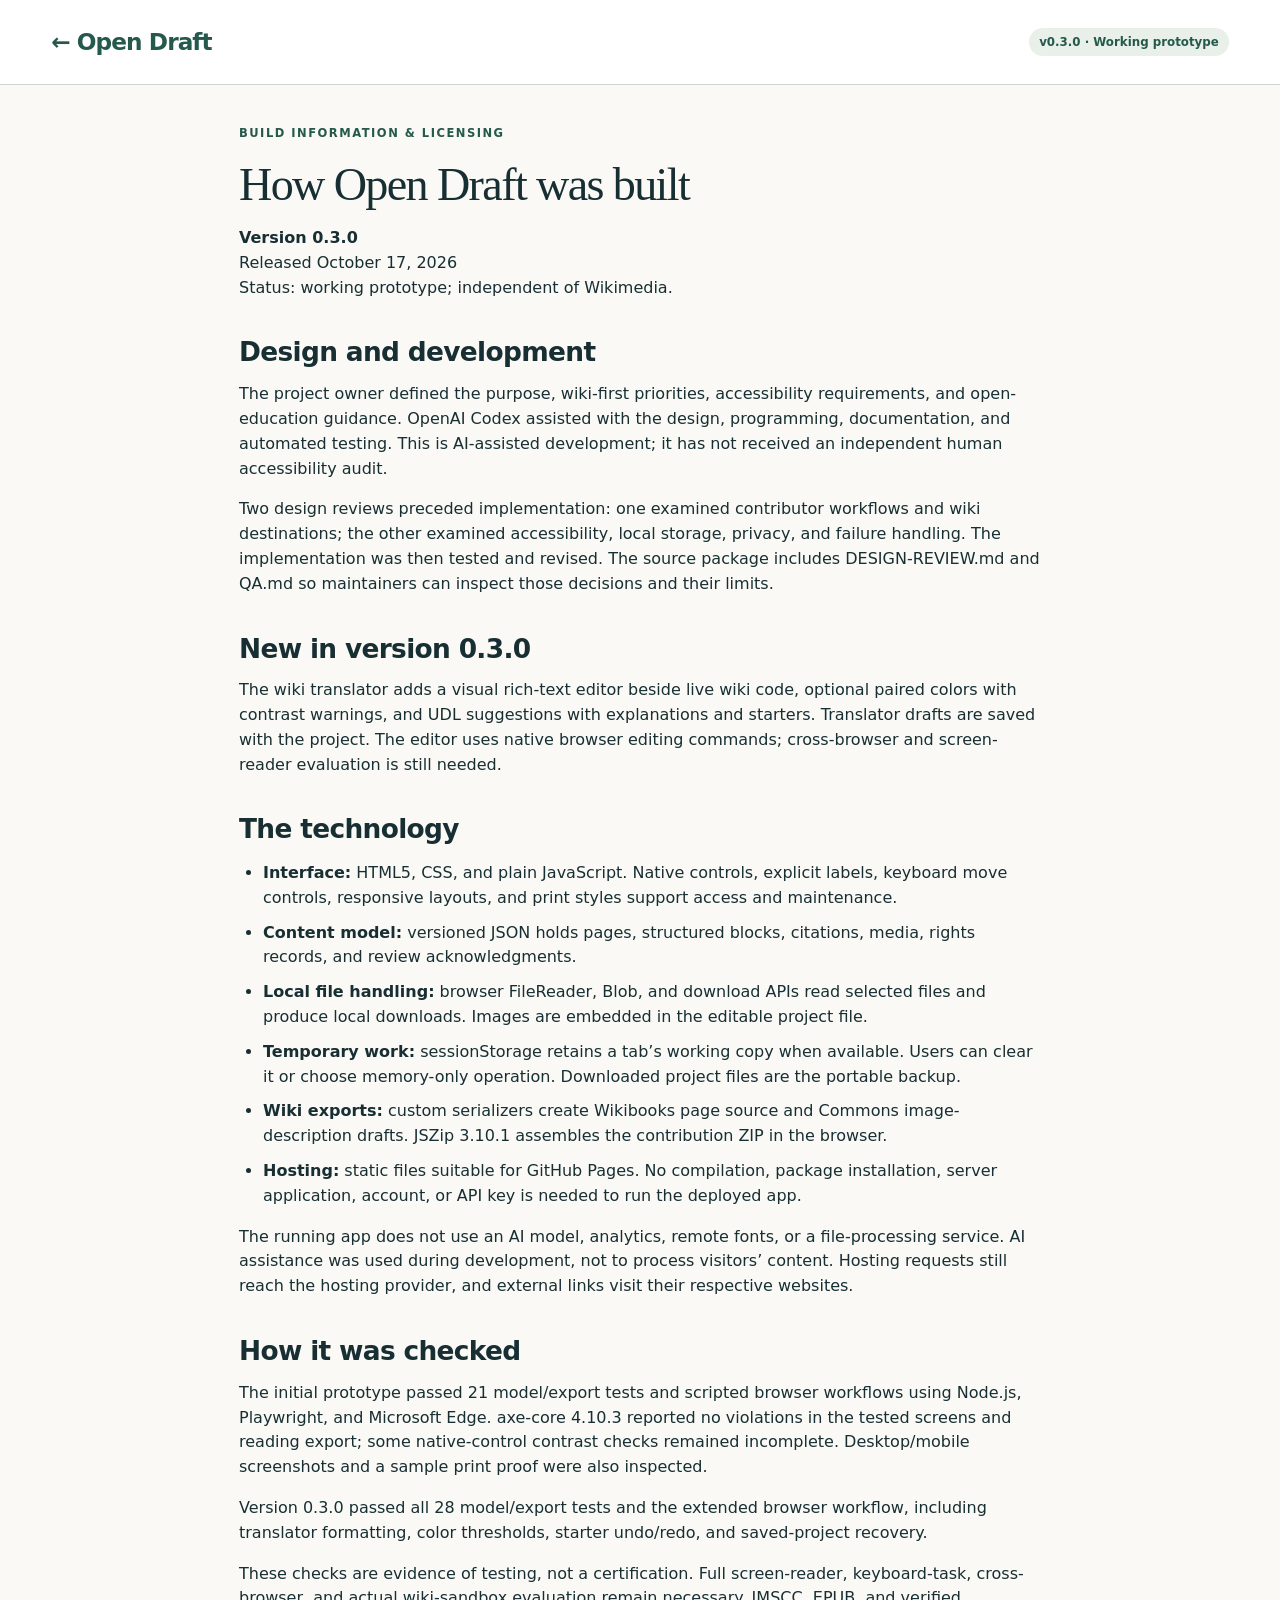
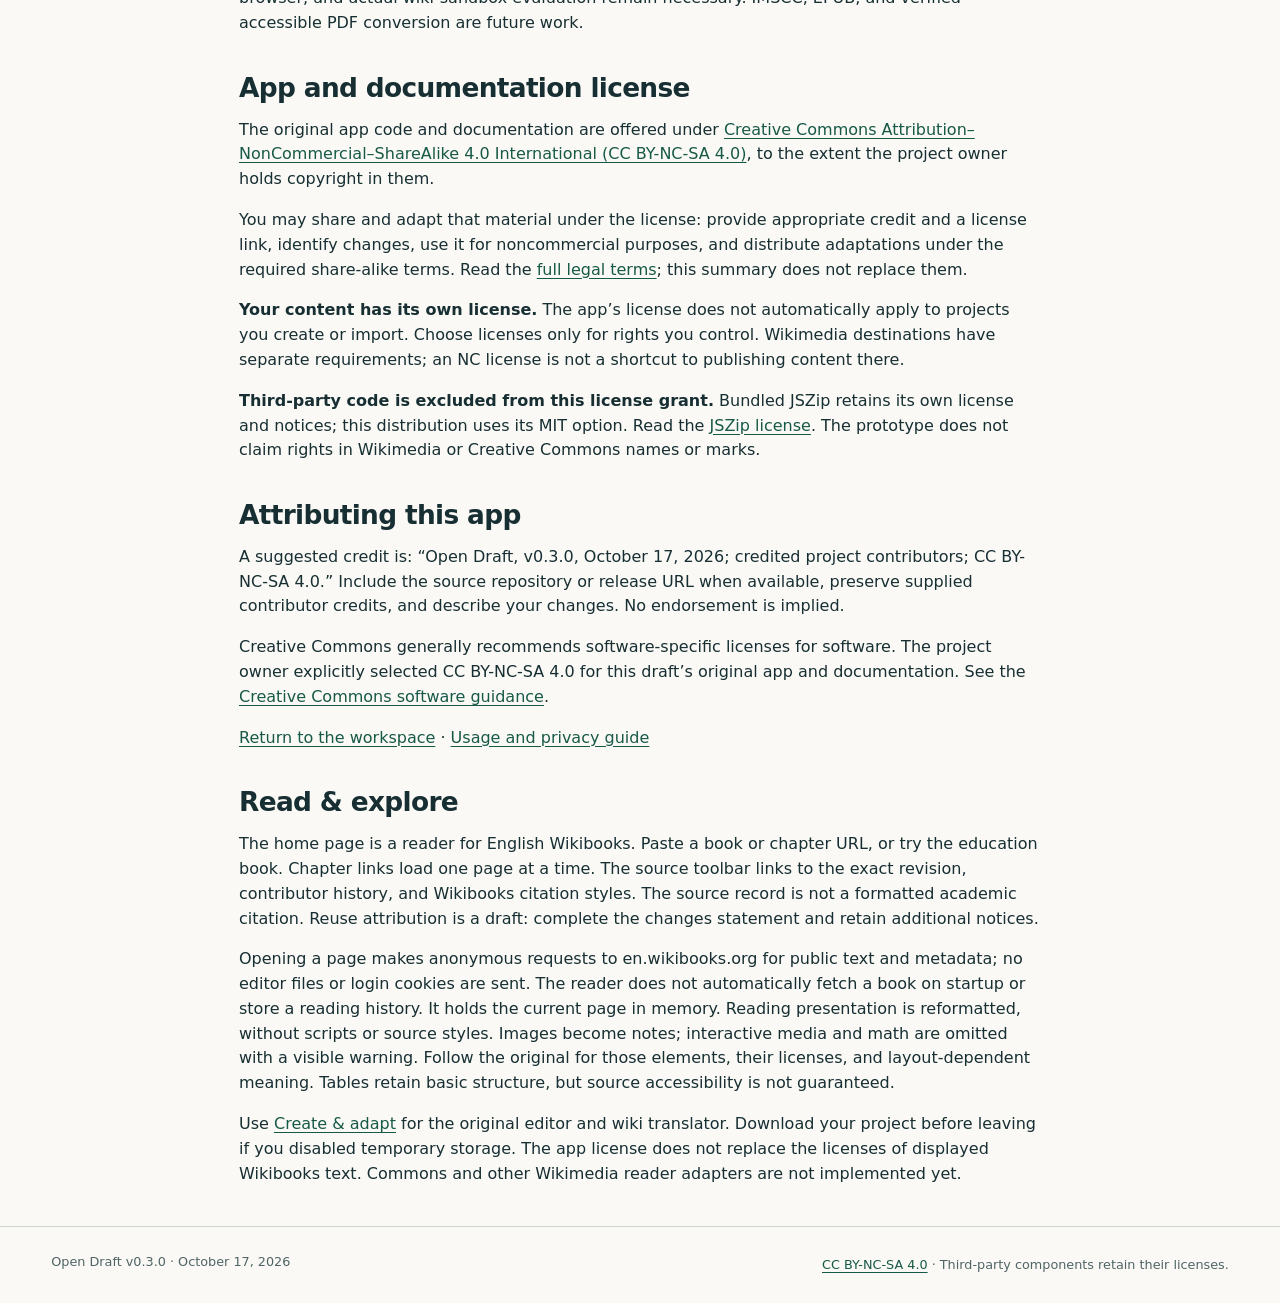
==== commit f61a85a9: "v0.3.0" ====
--- a/docs/about.html
+++ b/docs/about.html
@@ -1,17 +1,17 @@
 <!doctype html>
 <html lang="en">
-<head><meta charset="utf-8"><meta name="viewport" content="width=device-width,initial-scale=1"><meta name="description" content="How Open Draft was built, its version, release date, and licensing."><title>How Open Draft was built · v0.2.1</title><link rel="stylesheet" href="styles.css"><link rel="license" href="https://creativecommons.org/licenses/by-nc-sa/4.0/"></head>
+<head><meta charset="utf-8"><meta name="viewport" content="width=device-width,initial-scale=1"><meta name="description" content="How Open Draft was built, its version, release date, and licensing."><title>How Open Draft was built · v0.3.0</title><link rel="stylesheet" href="styles.css"><link rel="license" href="https://creativecommons.org/licenses/by-nc-sa/4.0/"></head>
 <body>
 <a class="skip" href="#about">Skip to build information</a>
-<header class="masthead"><a class="brand" href="./">← Open Draft</a><span class="badge">v0.2.1 · Working prototype</span></header>
+<header class="masthead"><a class="brand" href="./">← Open Draft</a><span class="badge">v0.3.0 · Working prototype</span></header>
 <main class="guide" id="about">
 <p class="eyebrow">BUILD INFORMATION &amp; LICENSING</p>
 <h1>How Open Draft was built</h1>
-<p><strong>Version 0.2.1</strong><br>Released <time datetime="2026-10-17">October 17, 2026</time><br>Status: working prototype; independent of Wikimedia.</p>
+<p><strong>Version 0.3.0</strong><br>Released <time datetime="2026-10-17">October 17, 2026</time><br>Status: working prototype; independent of Wikimedia.</p>
 <h2>Design and development</h2>
 <p>The project owner defined the purpose, wiki-first priorities, accessibility requirements, and open-education guidance. OpenAI Codex assisted with the design, programming, documentation, and automated testing. This is AI-assisted development; it has not received an independent human accessibility audit.</p>
 <p>Two design reviews preceded implementation: one examined contributor workflows and wiki destinations; the other examined accessibility, local storage, privacy, and failure handling. The implementation was then tested and revised. The source package includes DESIGN-REVIEW.md and QA.md so maintainers can inspect those decisions and their limits.</p>
-<h2>New in version 0.2.1</h2><p>The wiki translator adds a visual rich-text editor beside live wiki code, optional paired colors with contrast warnings, and UDL suggestions with explanations and starters. Translator drafts are saved with the project. The editor uses native browser editing commands; cross-browser and screen-reader evaluation is still needed.</p><h2>The technology</h2>
+<h2>New in version 0.3.0</h2><p>The wiki translator adds a visual rich-text editor beside live wiki code, optional paired colors with contrast warnings, and UDL suggestions with explanations and starters. Translator drafts are saved with the project. The editor uses native browser editing commands; cross-browser and screen-reader evaluation is still needed.</p><h2>The technology</h2>
 <ul>
 <li><strong>Interface:</strong> HTML5, CSS, and plain JavaScript. Native controls, explicit labels, keyboard move controls, responsive layouts, and print styles support access and maintenance.</li>
 <li><strong>Content model:</strong> versioned JSON holds pages, structured blocks, citations, media, rights records, and review acknowledgments.</li>
@@ -23,16 +23,16 @@
 <p>The running app does not use an AI model, analytics, remote fonts, or a file-processing service. AI assistance was used during development, not to process visitors’ content. Hosting requests still reach the hosting provider, and external links visit their respective websites.</p>
 <h2>How it was checked</h2>
 <p>The initial prototype passed 21 model/export tests and scripted browser workflows using Node.js, Playwright, and Microsoft Edge. axe-core 4.10.3 reported no violations in the tested screens and reading export; some native-control contrast checks remained incomplete. Desktop/mobile screenshots and a sample print proof were also inspected.</p>
-<p>Version 0.2.1 passed all 28 model/export tests and the extended browser workflow, including translator formatting, color thresholds, starter undo/redo, and saved-project recovery.</p><p>These checks are evidence of testing, not a certification. Full screen-reader, keyboard-task, cross-browser, and actual wiki-sandbox evaluation remain necessary. IMSCC, EPUB, and verified accessible PDF conversion are future work.</p>
+<p>Version 0.3.0 passed all 28 model/export tests and the extended browser workflow, including translator formatting, color thresholds, starter undo/redo, and saved-project recovery.</p><p>These checks are evidence of testing, not a certification. Full screen-reader, keyboard-task, cross-browser, and actual wiki-sandbox evaluation remain necessary. IMSCC, EPUB, and verified accessible PDF conversion are future work.</p>
 <h2>App and documentation license</h2>
 <p>The original app code and documentation are offered under <a rel="license" href="https://creativecommons.org/licenses/by-nc-sa/4.0/">Creative Commons Attribution–NonCommercial–ShareAlike 4.0 International (CC BY-NC-SA 4.0)</a>, to the extent the project owner holds copyright in them.</p>
 <p>You may share and adapt that material under the license: provide appropriate credit and a license link, identify changes, use it for noncommercial purposes, and distribute adaptations under the required share-alike terms. Read the <a href="https://creativecommons.org/licenses/by-nc-sa/4.0/legalcode.en">full legal terms</a>; this summary does not replace them.</p>
 <p><strong>Your content has its own license.</strong> The app’s license does not automatically apply to projects you create or import. Choose licenses only for rights you control. Wikimedia destinations have separate requirements; an NC license is not a shortcut to publishing content there.</p>
 <p><strong>Third-party code is excluded from this license grant.</strong> Bundled JSZip retains its own license and notices; this distribution uses its MIT option. Read the <a href="vendor/JSZIP-LICENSE.md">JSZip license</a>. The prototype does not claim rights in Wikimedia or Creative Commons names or marks.</p>
 <h2>Attributing this app</h2>
-<p>A suggested credit is: “Open Draft, v0.2.1, October 17, 2026; credited project contributors; CC BY-NC-SA 4.0.” Include the source repository or release URL when available, preserve supplied contributor credits, and describe your changes. No endorsement is implied.</p>
+<p>A suggested credit is: “Open Draft, v0.3.0, October 17, 2026; credited project contributors; CC BY-NC-SA 4.0.” Include the source repository or release URL when available, preserve supplied contributor credits, and describe your changes. No endorsement is implied.</p>
 <p>Creative Commons generally recommends software-specific licenses for software. The project owner explicitly selected CC BY-NC-SA 4.0 for this draft’s original app and documentation. See the <a href="https://creativecommons.org/faq/#can-i-apply-a-creative-commons-license-to-software">Creative Commons software guidance</a>.</p>
 <p><a href="./">Return to the workspace</a> · <a href="guide.html">Usage and privacy guide</a></p>
-</main>
-<footer><p>Open Draft v0.2.1 · <time datetime="2026-10-17">October 17, 2026</time></p><p><a rel="license" href="https://creativecommons.org/licenses/by-nc-sa/4.0/">CC BY-NC-SA 4.0</a> · Third-party components retain their licenses.</p></footer>
+<h2>Read &amp; explore</h2><p>The home page is a reader for English Wikibooks. Paste a book or chapter URL, or try the education book. Chapter links load one page at a time. The source toolbar links to the exact revision, contributor history, and Wikibooks citation styles. The source record is not a formatted academic citation. Reuse attribution is a draft: complete the changes statement and retain additional notices.</p><p>Opening a page makes anonymous requests to en.wikibooks.org for public text and metadata; no editor files or login cookies are sent. The reader does not automatically fetch a book on startup or store a reading history. It holds the current page in memory. Reading presentation is reformatted, without scripts or source styles. Images become notes; interactive media and math are omitted with a visible warning. Follow the original for those elements, their licenses, and layout-dependent meaning. Tables retain basic structure, but source accessibility is not guaranteed.</p><p>Use <a href="create.html">Create &amp; adapt</a> for the original editor and wiki translator. Download your project before leaving if you disabled temporary storage. The app license does not replace the licenses of displayed Wikibooks text. Commons and other Wikimedia reader adapters are not implemented yet.</p></main>
+<footer><p>Open Draft v0.3.0 · <time datetime="2026-10-17">October 17, 2026</time></p><p><a rel="license" href="https://creativecommons.org/licenses/by-nc-sa/4.0/">CC BY-NC-SA 4.0</a> · Third-party components retain their licenses.</p></footer>
 </body></html>
--- a/docs/styles.css
+++ b/docs/styles.css
@@ -15,3 +15,7 @@
 .license-picker{min-width:0;border:0;padding:0;margin:8px 0 28px}.license-picker legend{font-size:1.15rem;font-weight:750;margin-bottom:10px}.license-intro{color:var(--muted);max-width:75ch}.license-grid{display:grid;grid-template-columns:repeat(2,minmax(0,1fr));gap:12px;margin:18px 0}.license-choice{position:relative;min-width:0}.license-choice input[type=radio]{position:absolute;left:16px;top:20px;width:22px;height:22px;margin:0;accent-color:var(--green);z-index:1}.license-choice label{height:100%;min-height:48px;margin:0;padding:16px 16px 18px 50px;border:2px solid #80938a;border-radius:12px;background:#fff;cursor:pointer;overflow-wrap:anywhere;font-weight:400}.license-choice strong{display:block;font-size:1.05rem}.license-meaning,.license-fit{display:block;margin-top:10px}.license-meaning b{display:block;margin-bottom:5px}.license-fit{font-size:.9rem;border-top:1px solid #80938a;padding-top:10px;color:var(--muted)}.license-selected{display:none;font-weight:750;font-size:.85rem;margin-top:5px}.license-choice input:checked+label{background:#e8f0e9;border-color:#24594c}.license-choice input:checked+label .license-selected{display:block}.license-choice input:focus-visible+label{outline:3px solid var(--focus);outline-offset:3px}.license-choice label:hover{border-color:#24594c}
 @media(max-width:800px){.license-grid{grid-template-columns:1fr}.license-choice label{padding-right:12px}}
 @media(forced-colors:active){.license-choice input:checked+label{border-color:Highlight}.license-choice input:focus-visible+label{outline-color:Highlight}}
+
+[hidden]{display:none!important}.mode-nav{display:flex;gap:10px;padding:14px 4vw;background:#fff;border-bottom:1px solid var(--line)}.mode-nav a{display:flex;align-items:center;min-height:48px;padding:10px 18px;border:1px solid #6c8277;border-radius:8px;text-decoration:none;font-weight:700}.mode-nav a[aria-current]{background:var(--green);color:white}.reader-home{max-width:1500px;margin:auto;padding:32px 4vw 60px}.reader-welcome{max-width:800px;margin-bottom:28px}.reader-load{display:flex;gap:12px}.reader-load input{min-width:0;flex:1}.reader-load button{flex-shrink:0}.example-button{margin-top:18px;text-align:left}.reader-columns{display:grid;grid-template-columns:minmax(250px,330px) minmax(0,1fr);gap:24px}.reader-tools{min-width:0}.reader-tools .panel{padding:20px}.reader-tools textarea{font-size:.9rem;margin-bottom:12px}.reader-tools p,.reader-tools a{overflow-wrap:anywhere}.book-heading{margin:32px 0 24px}.book-heading h2{font-size:clamp(1.6rem,3vw,2.4rem);overflow-wrap:anywhere}.source-links{display:flex;flex-wrap:wrap;gap:10px}.source-links a{border:1px solid #6c8277;border-radius:8px;min-height:44px;padding:9px 12px}.wiki-reading{font-family:Georgia,serif;font-size:1.125rem;line-height:1.75;max-width:70ch;margin:auto;overflow-wrap:anywhere}.wiki-reading.size-large{font-size:1.35rem}.wiki-reading.size-largest{font-size:1.6rem}.wiki-reading.spacious{line-height:2.1}.wiki-reading h2,.wiki-reading h3,.wiki-reading h4{margin:1.5em 0 .6em;font-family:system-ui,sans-serif}.wiki-reading pre{white-space:pre-wrap}.wiki-reading blockquote{margin:1em 0;border-left:3px solid var(--green);padding-left:18px}.wiki-table{max-width:100%;overflow:auto;margin:1em 0}.wiki-table table{border-collapse:collapse;min-width:100%}.wiki-table th,.wiki-table td{border:1px solid #6c8277;padding:8px;vertical-align:top}.media-note{display:block;font: .95rem/1.6 system-ui,sans-serif;background:#f0f3ed;padding:14px;border:1px solid var(--line);margin:10px 0}#reader-error:not(:empty){padding:15px;border:1px solid #8c3e28;color:#762d1c;background:#fff0eb}.reading-panel{min-width:0}.reader-tools details a{display:inline-block;min-height:44px;padding:8px 0}.reader-tools summary{min-height:44px}
+@media(max-width:950px){.reader-columns{grid-template-columns:1fr}.reading-panel{grid-row:1}.reader-tools{display:grid;grid-template-columns:1fr}.reader-load{flex-direction:column}.mode-nav{padding:12px 20px}.mode-nav a{flex:1;justify-content:center;text-align:center;padding:10px}.reader-home{padding:24px 20px}.wiki-reading{font-size:1.05rem}}
+@media print{.mode-nav,#reader-form,.reader-welcome,#open-title,#reader-privacy,.example-button,#reader-status,.reader-tools{display:none}.reader-columns{display:block}.reader-home{padding:0}.source-links{display:block}}
